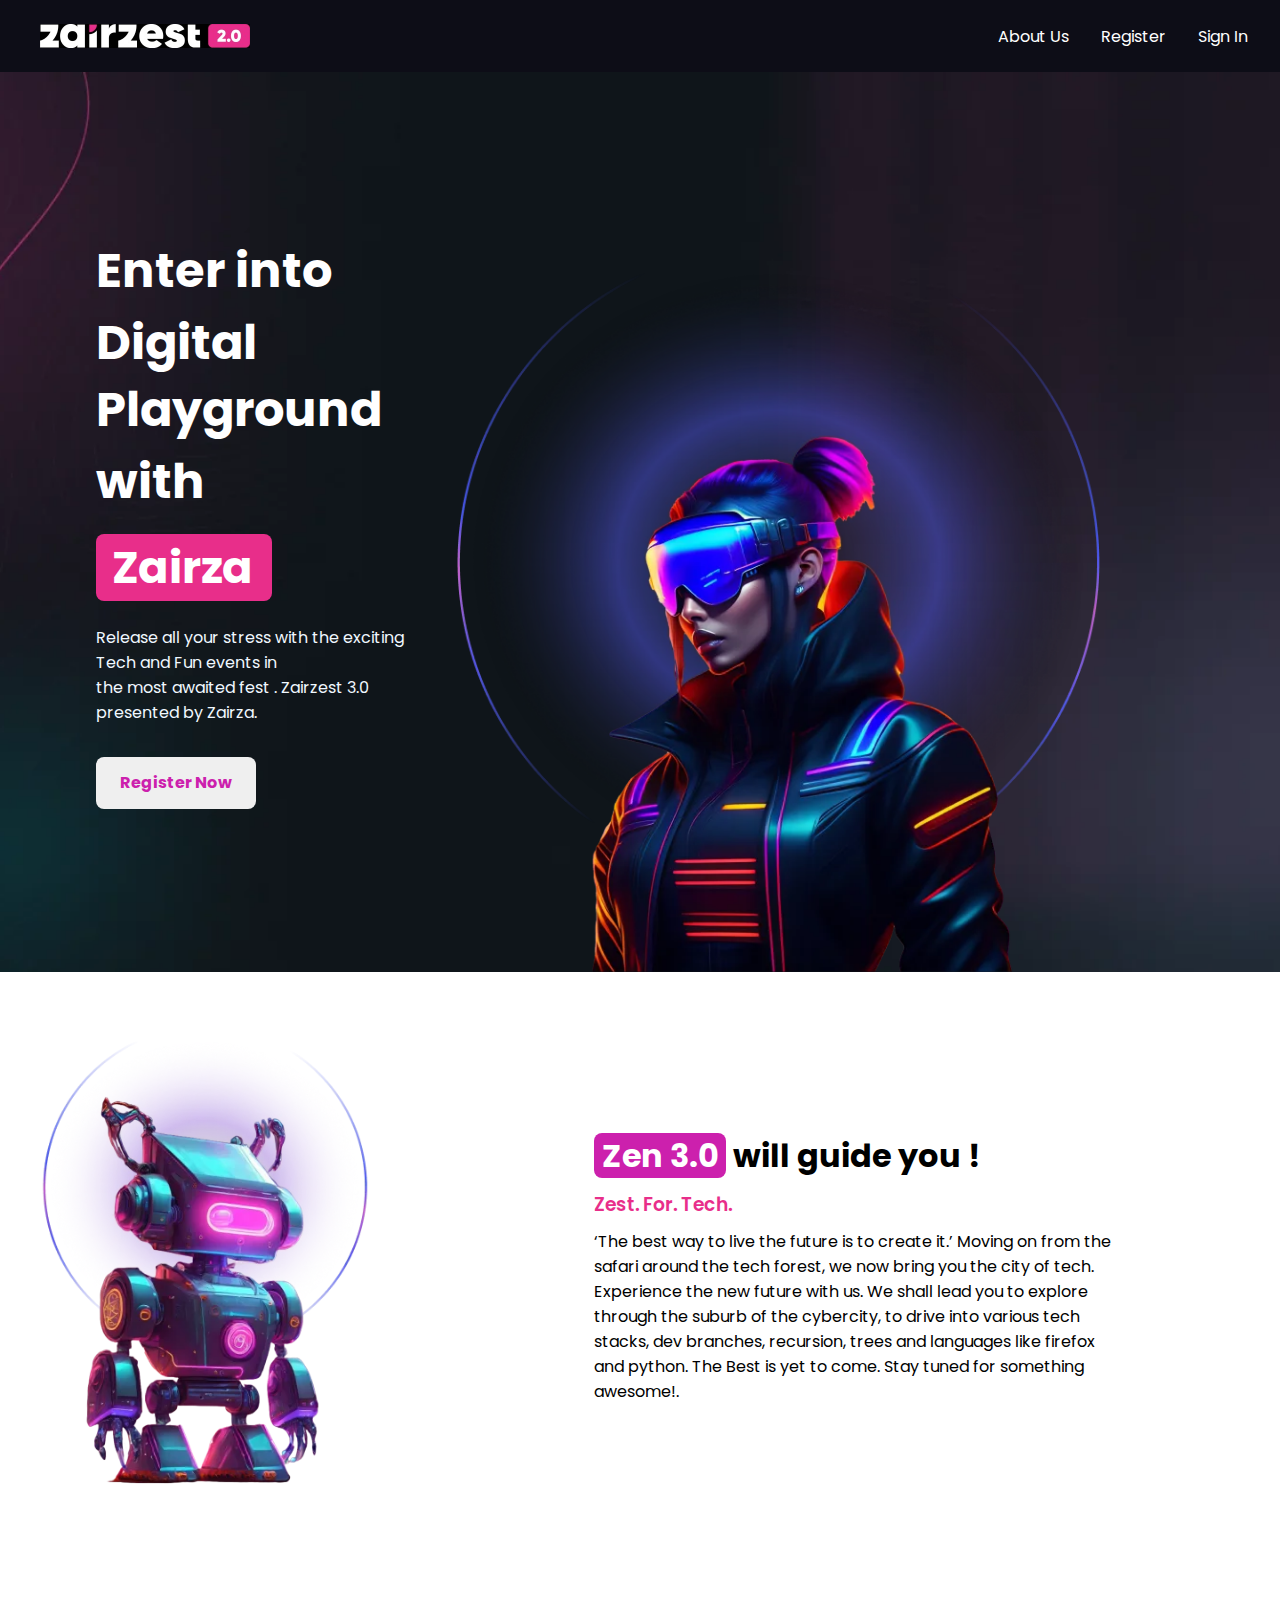
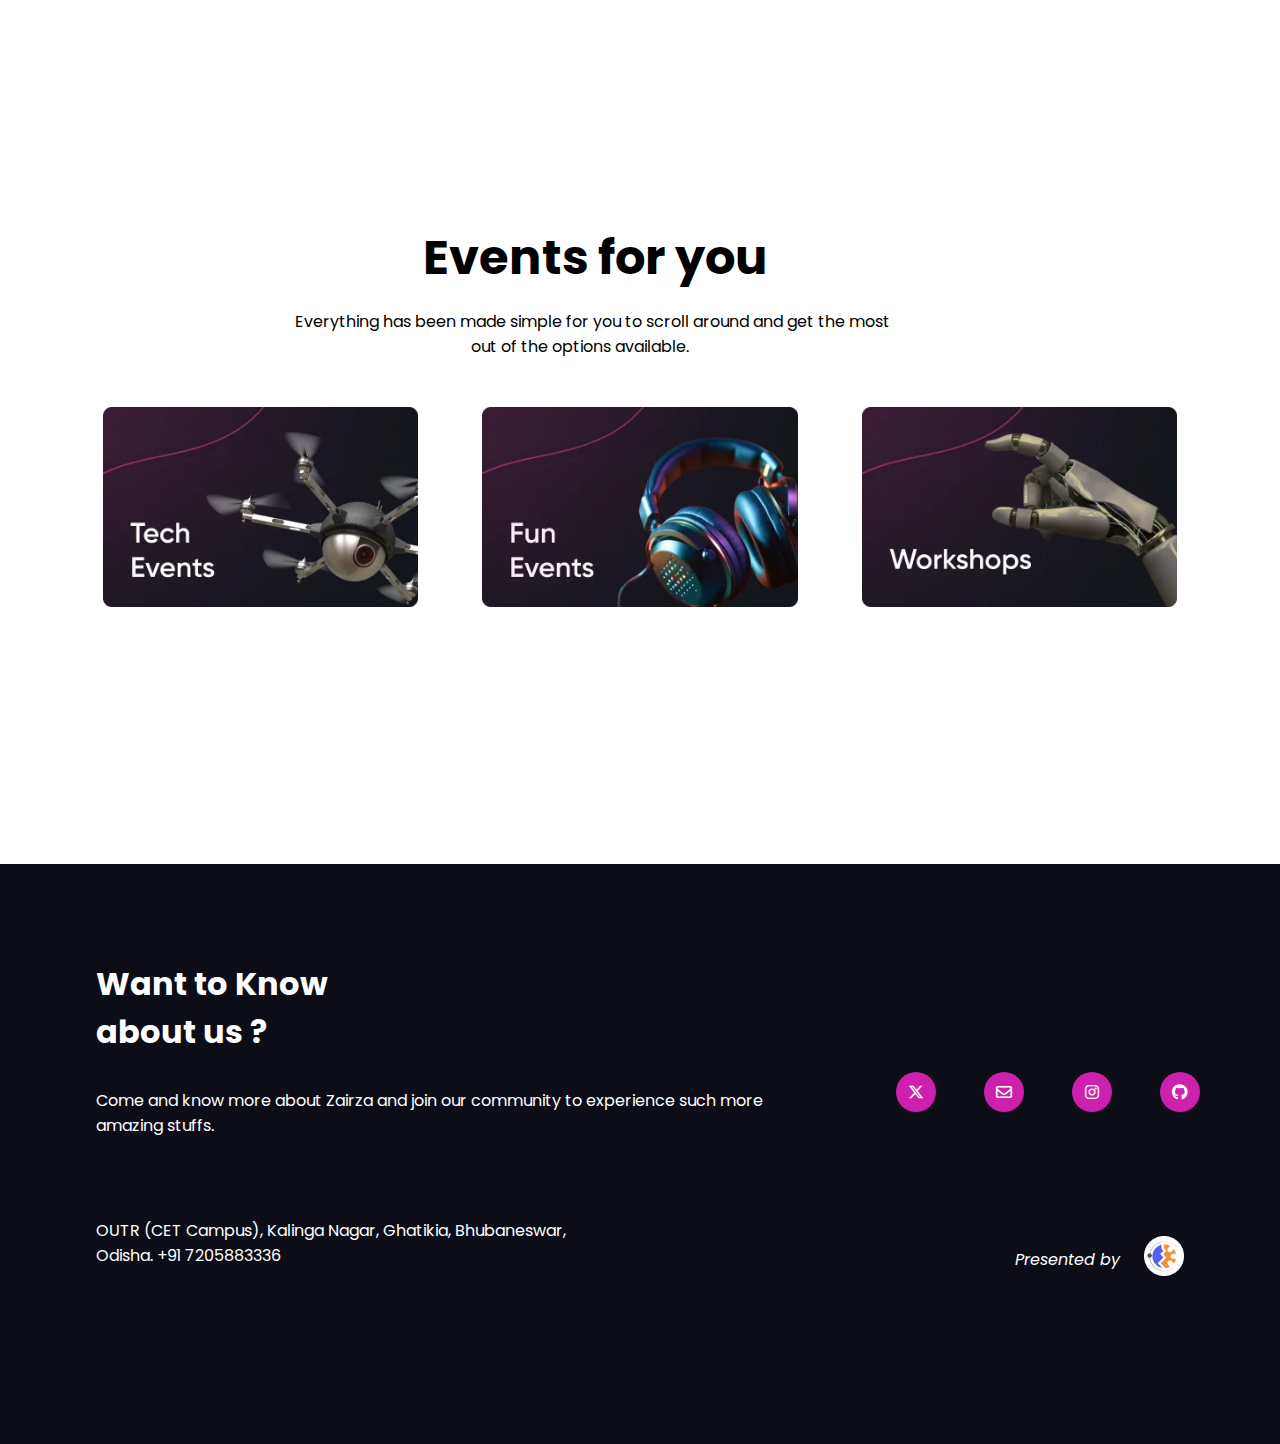
==== index.html @ 28b6f664 "Initial Comment" ====
<!DOCTYPE html>
<html lang="en">
  <head>
    <meta charset="UTF-8" />
    <meta name="viewport" content="width=device-width, initial-scale=1.0" />
    <title>Zairzest</title>
    <link rel="stylesheet" href="styles.css" />
    <link rel="stylesheet" href="https://cdnjs.cloudflare.com/ajax/libs/font-awesome/6.6.0/css/all.min.css">
  </head>
  <body>
    <header>
      <nav class="navbar">
        <div class="logo">
          <img class="logo-img" src="zairzest2.jpg" alt="zairzest" />
        </div>
        <div>
          <ul class="list">
            <li><a class="auth" href="#">About Us</a></li>
            <li><a class="auth" href="#">Register</a></li>
            <li><a class="auth" href="#">Sign In</a></li>
          </ul>
        </div>
      </nav>
    </header>
    <div class="hero">
      <div class="top">
        <div class="left">
          <div class="content">
            <h1 class.="heading1" style="font-size: 3rem">
              Enter into Digital
            </h1>
            <h1 class="heading2" style="margin-top: -5px">Playground with</h1>
            <h1 class="zairza">Zairza</h1>
            <p class="para1">
              Release all your stress with the exciting Tech and Fun events in
            </p>
            <p class="para1 para2">
              the most awaited fest . Zairzest 3.0 presented by Zairza.
            </p>
            <a href="/register"><button class="btn-rn">Register Now</button></a>
          </div>
        </div>
        <div class="right">
          <img
            class="right-img"
            src="top-img.f403a918a2bf6843efee.webp"
            alt=""
            height="750"
          />
        </div>
      </div>
      <div class="mid">
        <div class="img-left">
          <img
            class="robot"
            src="zen.26f5370c073e0056ed0a.webp"
            alt=""
            height="500"
          />
        </div>
        <div class="mid-right">
          <h1 style="margin-bottom: 10px">
            <span class="zen">Zen 3.0</span> will guide you !
          </h1>
          <h3
            style="
              color: rgb(232, 46, 138);
              font-weight: 600;
              margin-bottom: 10px;
            "
          >
            Zest. For. Tech.
          </h3>
          <p>
            ‘The best way to live the future is to create it.’ Moving on from
            the safari around the tech forest, we now bring you the city of
            tech. Experience the new future with us. We shall lead you to
            explore through the suburb of the cybercity, to drive into various
            tech stacks, dev branches, recursion, trees and languages like
            firefox and python. The Best is yet to come. Stay tuned for
            something awesome!.
          </p>
        </div>
      </div>
      <div class="events">
        <div>
          <h1 class="head" style="margin-bottom: 15px">Events for you</h1>
          <p class="para3">
            Everything has been made simple for you to scroll around and get the
            most
          </p>
          <p class="para3 para4">out of the options available.</p>
          <div class="img-bottom">
            <img
              class="bottom"
              src="tech-events.94d1862f1883755dbf4e.webp"
              alt=""
              height="200"
            /><img
              class="bottom"
              src="fun-events.2a2c27ed3f834a99ee8d.webp"
              alt=""
              height="200"
            /><img
              class="bottom"
              src="workshops.79917d045b2758aee082.webp"
              alt=""
              height="200"
            />
          </div>
        </div>
      </div>
      <div class="footer">
        <div class="top-footer">
          <h1 class="wfoot">Want to Know<br>
             about us ?</h1>
        </div>
        <div class="midfooter">
          <div class="midfoottext">
            <p>
              Come and know more about Zairza and join our community to
              experience such more amazing stuffs.
            </p>
          </div>
          <div class="midicon">
            <div class="midfooticons">
                <i class="fa-brands fa-x-twitter"></i>
            </div>
            <div class="midfooticons">
                <i class="fa-regular fa-envelope"></i>
            </div>
            <div class="midfooticons">
                <i class="fa-brands fa-instagram"></i>
            </div>
            <div class="midfooticons">
                <i class="fa-brands fa-github"></i>
            </div>
          </div>
        </div>
        <div class="bottom-footer">
          <div class="bottomfoot-text">
            <p>
              OUTR (CET Campus), Kalinga Nagar, Ghatikia, Bhubaneswar, <br>Odisha.
              +91 7205883336
            </p>
          </div>
          <div class="bottomfooticon">
            <i class="bottomfooticons">Presented by</i>
            <div class="bottomfooticons">
              <img
                src="zairza-logo.2c796156fb4b413fba47.webp"
                alt=""
              />
            </div>
          </div>
        </div>
      </div>
    </div>
  </body>
</html>
---- styles.css ----
@import url('https://fonts.googleapis.com/css2?family=Poppins:ital,wght@0,100;0,200;0,300;0,400;0,500;0,600;0,700;0,800;0,900;1,100;1,200;1,300;1,400;1,500;1,600;1,700;1,800;1,900&display=swap');
*{
    margin: 0;
    padding: 0;
    font-family: "Poppins", sans-serif;
}

.navbar{
    background-color: rgb(13, 13, 23);
    display: flex;
    justify-content: space-between;
    align-items: center;
}
.logo{
    height: 4.5rem;
    display: flex;
    align-items: center;
}
.logo-img{
    height: 1.5rem;
    width: auto;
    margin: 1rem;
    margin-left: 2.5rem;
    padding: auto;
}
.list{
    display: flex;
    list-style: none;
    justify-content: space-between;
    align-items: center;
}
li{
    margin-right: 2rem;
}
a{
    text-decoration: none;
    color: white;
    
}
.hero{
    background-image: url(bg.dd66f10accaaca6f8c9e.webp);
    height: 100vh;
    background-size: cover;
    background-position: center;
}
.top {
    display: flex;
    height: 100vh;
    justify-content: space-between;
}
.top .left {
    align-items: center;
    display: flex;
    margin-left: 6rem;
}
.top .left .content {
    color: #fff;
  }

.heading1 , .heading2{
    font-size: 3rem;
}
  .top .left .content .left {
    font-family: Gilroy-bold;
    
  }
  .top .left .content .zairza {
    background-color: #e82e8a;
    border-radius: 0.5rem;
    font-size: 2.8rem;
    margin-top: 1rem;
    padding-left: 1rem;
    width: 10rem;
  }
  .top .left .content .para1 {
    color: #f0f8ff;
    margin-top: 1.5rem;
  }
  .top .left .content .para2 {
    margin-top: 0rem;
  }
  .top .left .content .btn-rn {
    border: none;
    border-radius: 0.5rem;
    color: #cc20ad;
    cursor: pointer;
    font-size: 1rem;
    font-weight: 700;
    height: 3.3rem;
    margin-top: 2rem;
    width: 10rem;
  }
  .top .left .content .btn-rn:hover {
    opacity: 0.7;
  }
  .top .right {
    align-items: end;
    display: flex;
    margin-right: 10rem;
  }
.img-left{
    width: auto;
}
.mid{
    height: auto;
    display: flex;
    justify-content: space-between;
    align-items: center;

}
.auth:hover{
    color: #cc20ad;
}
.mid-right{
    padding: 10rem;
}
.zen{
    color: #ffffff;
    background-color: #cc20ad;
    border-radius: 0.5rem;
    padding:0 0.5rem 0 0.5rem;
}

.events{
    display: flex;
    justify-content: center;
    align-items: center;
    height: 100vh;
}
.head{
    margin-left :20rem;
    font-size:3rem;
}
.para3{
    margin-left :12rem;
    font-size:1rem;
}
.para4{
    margin-left:23rem;
    margin-bottom: 3rem;
}
.img-bottom{
    display: flex;
    justify-content: space-between;
    gap:4rem;
}
.bottom:hover{
    transform:scale(1.1);
    transition: transform 0.3s ease;
}
.footer{
    background:rgb(13, 13, 23);
    color: white;
    height: auto;
    padding: 5rem;
}
.wfoot{
    font-size: 2rem;
    padding: 1rem;
}
.midfoottext{
    /* padding: 1rem; */
    margin-right: 4rem;
    padding: 1rem;
}
.midfooter{
    display: flex;
    justify-content: space-between;
}
.midicon{
    display: flex;
    justify-content: space-between;
    gap: 3rem;
}
.midfooticons{
    background-color: #cc20ad;
    border-radius: 50%;
    height: 2.5rem;
    width: 2.5rem;
    align-items: center;
    display: flex;
    justify-content: center;
}
.bottomfoot-text{
    margin: 3rem 0 5rem 0;
}
.bottom-footer {
    align-items: center;
    display: flex;
    justify-content: space-between;
    padding: 1rem;
    margin: 0;
}
.bottomfooticon{
    display: flex;
    gap: 1.5rem;
    justify-content: center;
    align-items: center;
}
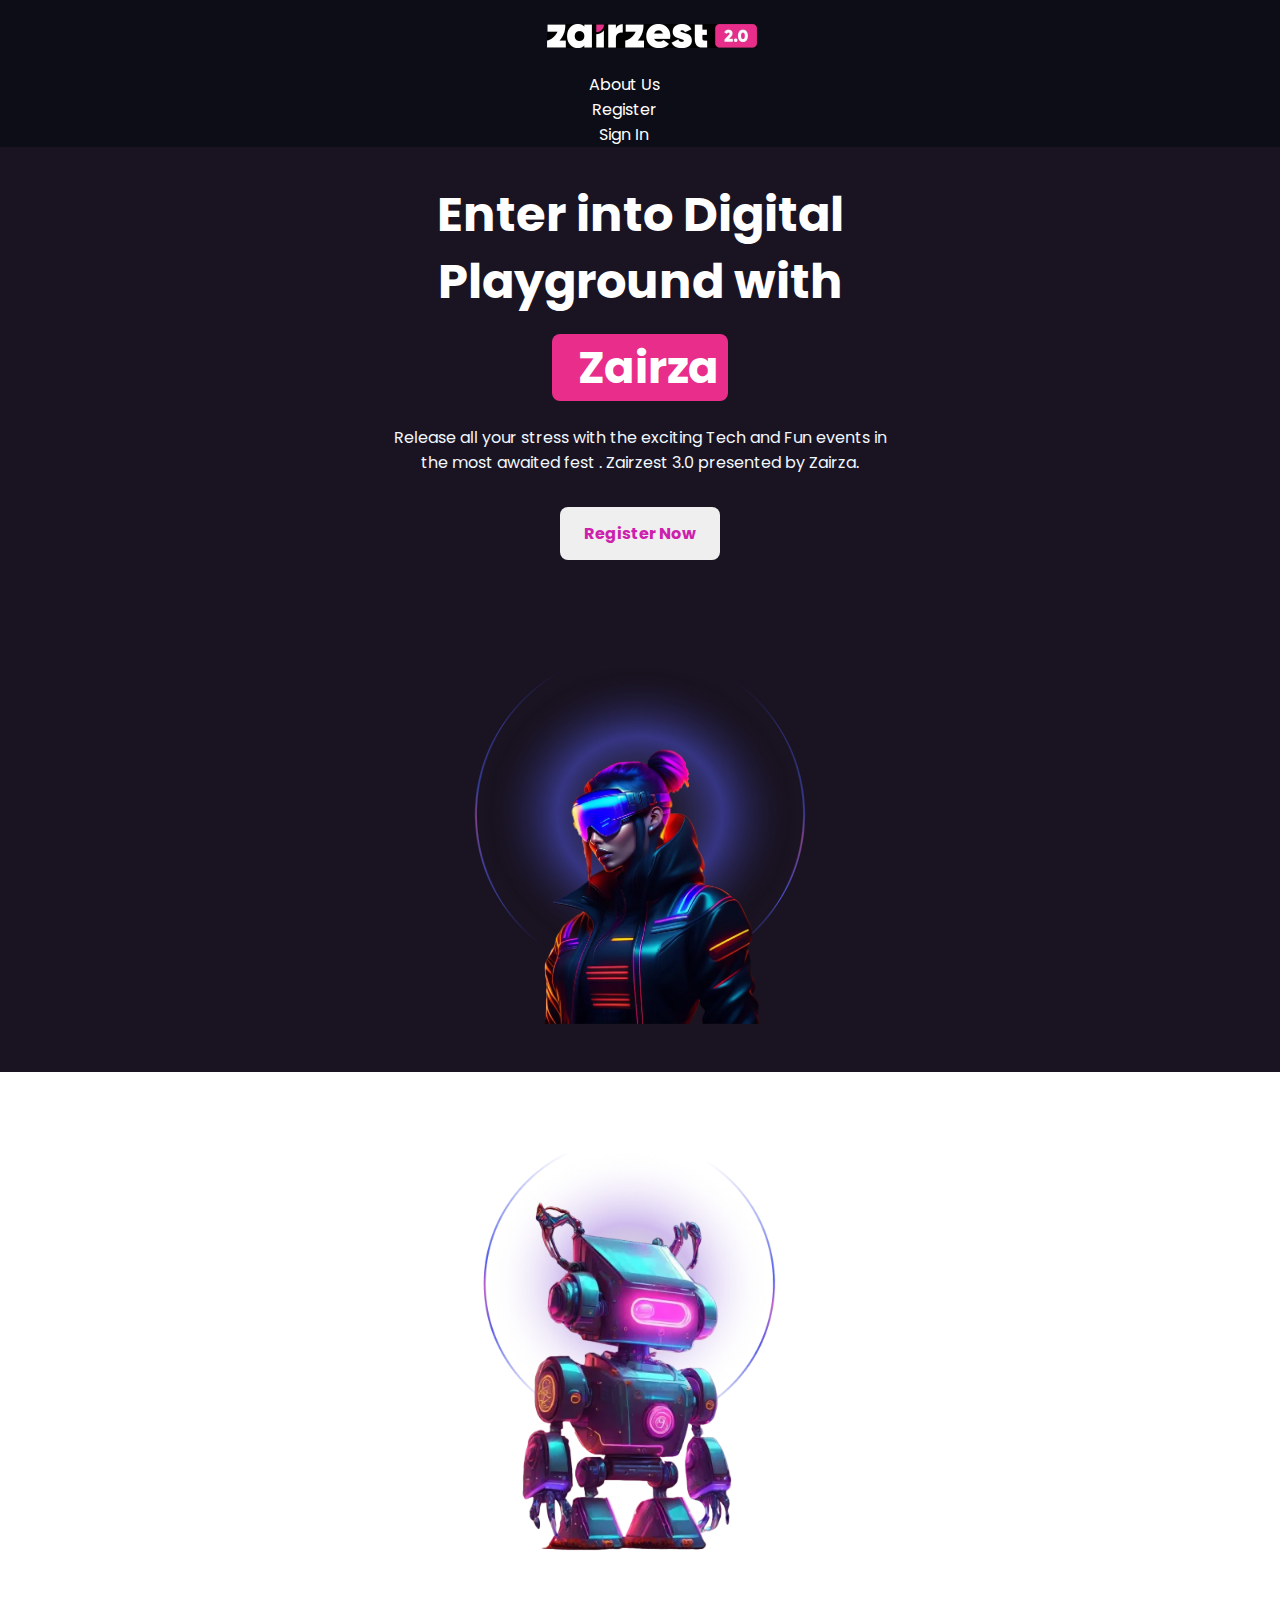
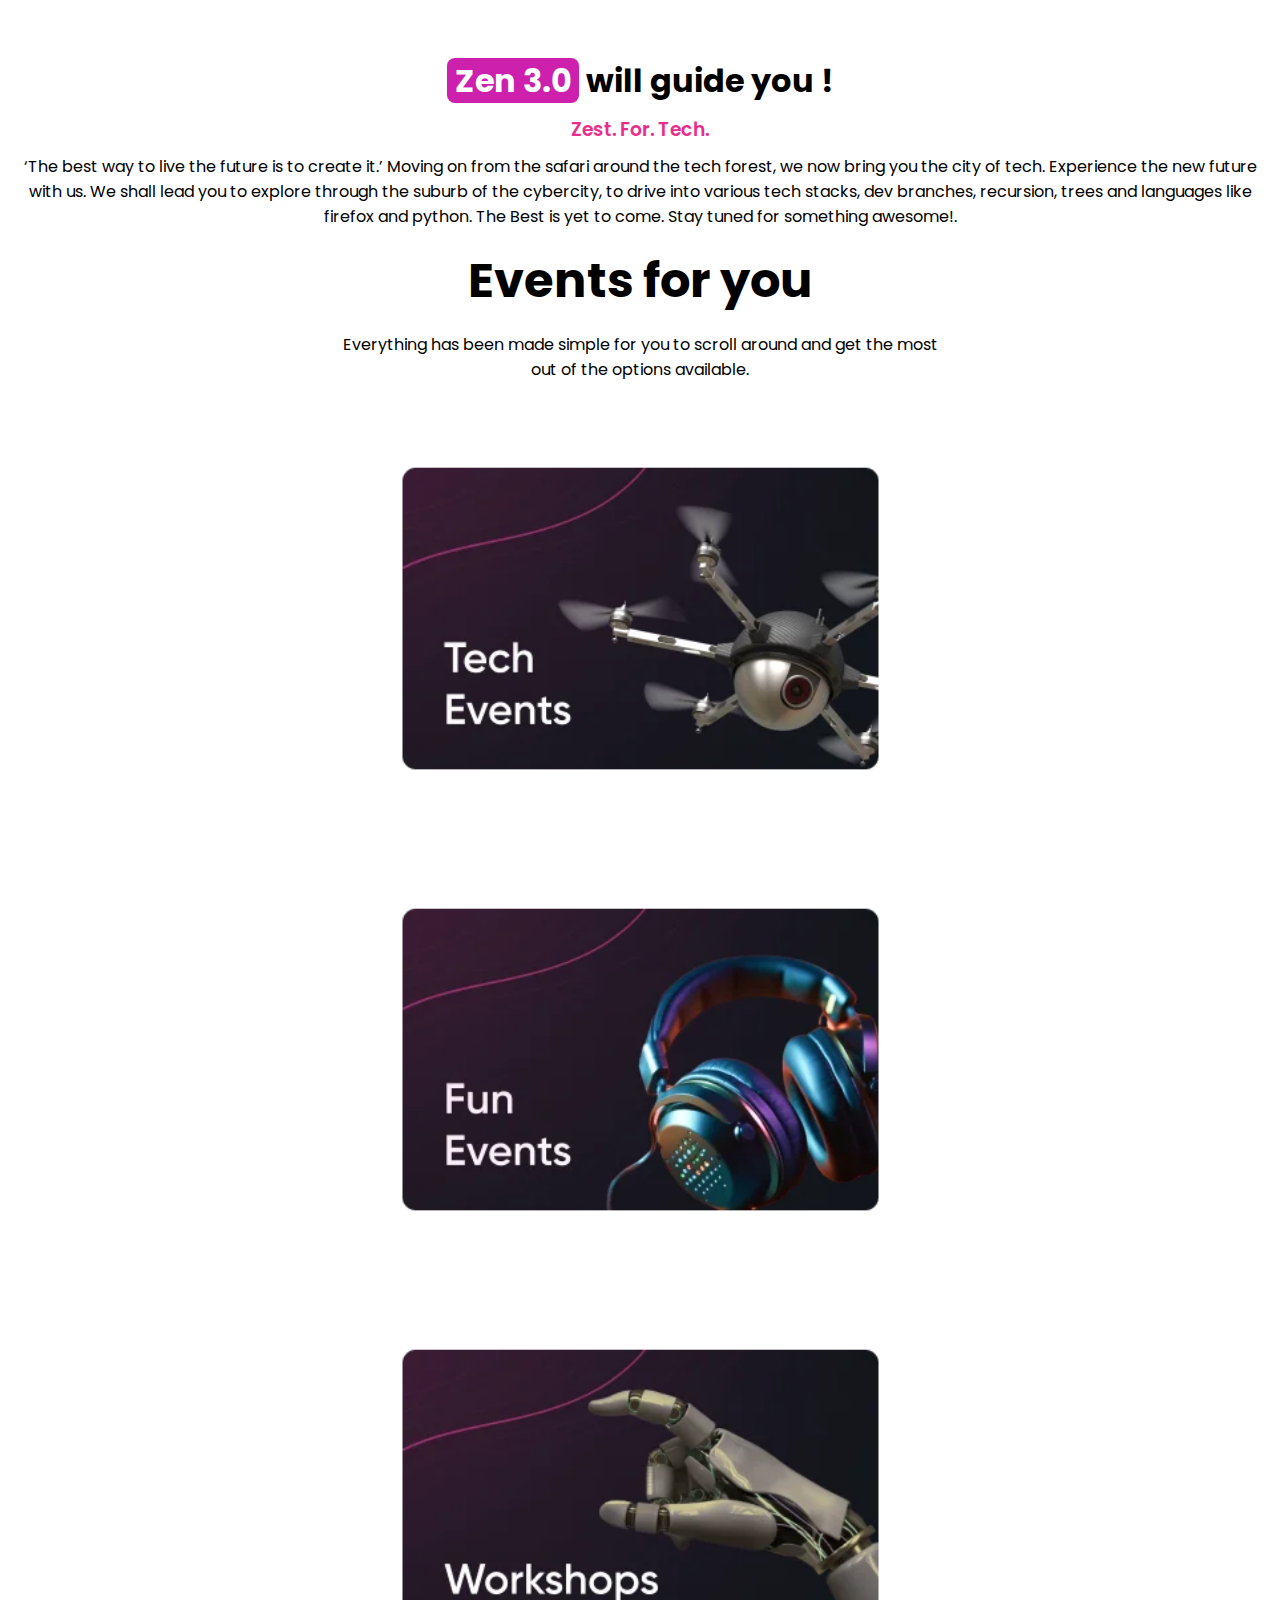
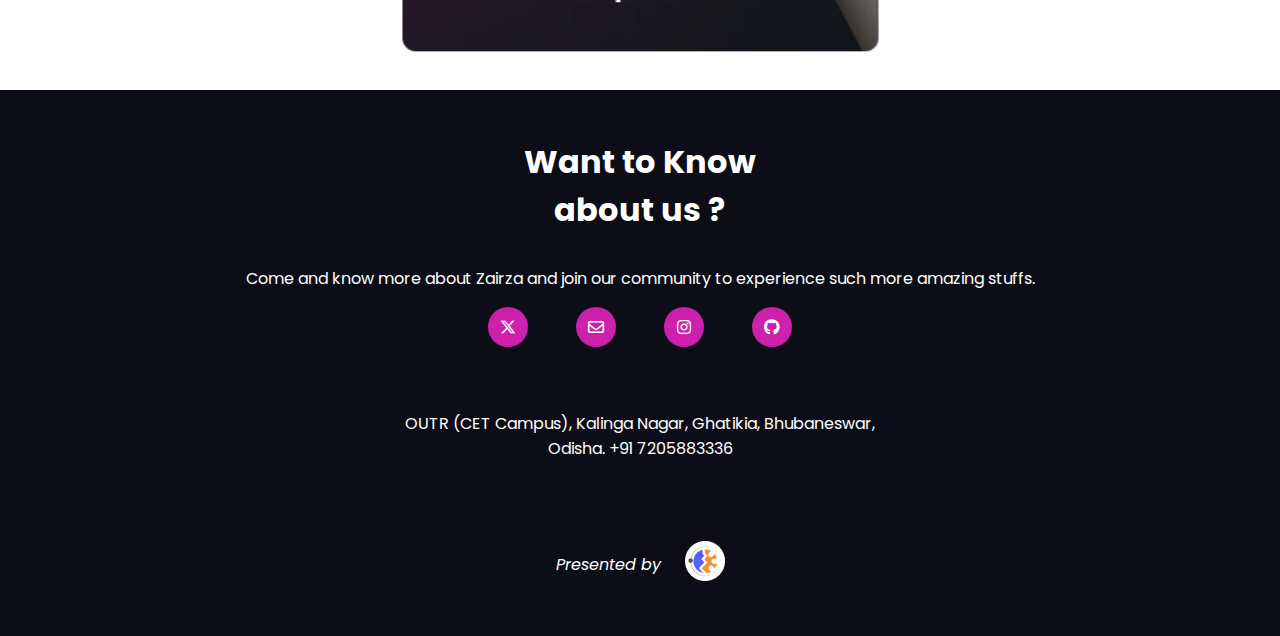
==== commit 2b737577: "Responsiveness Added" ====
--- a/index.html
+++ b/index.html
@@ -37,7 +37,7 @@
             <p class="para1 para2">
               the most awaited fest . Zairzest 3.0 presented by Zairza.
             </p>
-            <a href="/register"><button class="btn-rn">Register Now</button></a>
+            <a class="register" href="/register"><button class="btn-rn">Register Now</button></a>
           </div>
         </div>
         <div class="right">
@@ -45,7 +45,7 @@
             class="right-img"
             src="top-img.f403a918a2bf6843efee.webp"
             alt=""
-            height="750"
+            
           />
         </div>
       </div>
@@ -55,7 +55,7 @@
             class="robot"
             src="zen.26f5370c073e0056ed0a.webp"
             alt=""
-            height="500"
+            
           />
         </div>
         <div class="mid-right">
@@ -95,17 +95,17 @@
               class="bottom"
               src="tech-events.94d1862f1883755dbf4e.webp"
               alt=""
-              height="200"
+              
             /><img
               class="bottom"
               src="fun-events.2a2c27ed3f834a99ee8d.webp"
               alt=""
-              height="200"
+              
             /><img
               class="bottom"
               src="workshops.79917d045b2758aee082.webp"
               alt=""
-              height="200"
+              
             />
           </div>
         </div>
--- a/styles.css
+++ b/styles.css
@@ -4,7 +4,6 @@
     padding: 0;
     font-family: "Poppins", sans-serif;
 }
-
 .navbar{
     background-color: rgb(13, 13, 23);
     display: flex;
@@ -51,54 +50,63 @@
 .top .left {
     align-items: center;
     display: flex;
-    margin-left: 6rem;
+    justify-content: center;
+    margin: auto;
 }
 .top .left .content {
     color: #fff;
-  }
+}
+.content{
+    display: flex;
+    flex-direction: column;
+    justify-content: center;
+}
 
 .heading1 , .heading2{
     font-size: 3rem;
 }
-  .top .left .content .left {
-    font-family: Gilroy-bold;
-    
-  }
-  .top .left .content .zairza {
-    background-color: #e82e8a;
-    border-radius: 0.5rem;
-    font-size: 2.8rem;
-    margin-top: 1rem;
-    padding-left: 1rem;
-    width: 10rem;
-  }
-  .top .left .content .para1 {
-    color: #f0f8ff;
-    margin-top: 1.5rem;
-  }
-  .top .left .content .para2 {
-    margin-top: 0rem;
-  }
-  .top .left .content .btn-rn {
-    border: none;
-    border-radius: 0.5rem;
-    color: #cc20ad;
-    cursor: pointer;
-    font-size: 1rem;
-    font-weight: 700;
-    height: 3.3rem;
-    margin-top: 2rem;
-    width: 10rem;
-  }
-  .top .left .content .btn-rn:hover {
-    opacity: 0.7;
-  }
-  .top .right {
-    align-items: end;
-    display: flex;
-    margin-right: 10rem;
-  }
-.img-left{
+.top .left .content .left {
+font-family: Gilroy-bold;
+
+}
+.top .left .content .zairza {
+background-color: #e82e8a;
+border-radius: 0.5rem;
+font-size: 2.8rem;
+margin-top: 1rem;
+padding-left: 1rem;
+width: 10rem;
+}
+.top .left .content .para1 {
+color: #f0f8ff;
+margin-top: 1.5rem;
+}
+.top .left .content .para2 {
+margin-top: 0rem;
+}
+.top .left .content .btn-rn {
+border: none;
+border-radius: 0.5rem;
+color: #cc20ad;
+cursor: pointer;
+font-size: 1rem;
+font-weight: 700;
+height: 3.3rem;
+margin-top: 2rem;
+width: 10rem;
+}
+.top .left .content .btn-rn:hover {
+opacity: 0.7;
+}
+.top .right {
+
+display: flex;
+justify-content: center;
+align-items: center;
+}
+
+.right-img{
+    height:45rem;
     width: auto;
 }
 .mid{
@@ -128,24 +136,37 @@
     height: 100vh;
 }
 .head{
-    margin-left :20rem;
+    display: flex;
+    justify-content: center;
+    align-items: center;
     font-size:3rem;
 }
 .para3{
-    margin-left :12rem;
+    display: flex;
+    justify-content: center;
+    align-items: center;
     font-size:1rem;
 }
 .para4{
-    margin-left:23rem;
+    display: flex;
+    justify-content: center;
+    align-items: center;
     margin-bottom: 3rem;
 }
 .img-bottom{
     display: flex;
     justify-content: space-between;
     gap:4rem;
-}
+    /* height: 24rem; */
+    width: auto;
+}
+.bottom{
+    transition: all 0.3s ease;
+    height: auto;
+}
+
 .bottom:hover{
-    transform:scale(1.1);
+    transform:scale(0.9);
     transition: transform 0.3s ease;
 }
 .footer{
@@ -196,4 +217,157 @@
     gap: 1.5rem;
     justify-content: center;
     align-items: center;
+}
+@media (max-width:1280px) {
+    nav{
+        display: flex;
+        flex-direction: column;
+    }
+    .list{
+        display: flex;
+        flex-direction: column;
+    }
+    .top{
+        display: flex;
+        flex-direction: column;
+        background: #1a1321;
+        height: auto;
+    }
+    .left{
+        display: flex;
+        flex-direction: column;
+        justify-content: center;
+    }
+    .mid{
+        display: flex;
+        flex-direction: column;
+        height: auto;
+    }
+    .events{
+        display: flex;
+        flex-direction: column;
+        height: auto;
+    }
+    .img-bottom{
+        display: flex;
+        flex-direction: column;
+        height: auto;
+    }
+    
+    
+    .para3{
+        display: flex;
+        flex-direction: column;
+        justify-content: center;
+        align-items: center;
+        text-align: center;
+    }
+    .para4{
+        display: flex;
+        flex-direction: column;
+    }
+    .bottom{
+        height: auto;
+        transform: scale(0.8)
+        
+    }
+    .right{
+        display: flex;
+        flex-direction: column;
+        align-items: center;
+        justify-content: center ;
+        transform: scale(0.8);
+    }
+    .right-img{
+
+        width:auto;
+        height: 30rem;
+    }
+    .mid-right{
+        padding:1rem;
+    }
+    .footer{
+        padding: 2rem;
+        display: flex;
+        flex-direction: column;
+
+    }
+    .top-footer{
+        display: flex;
+        flex-direction: column;
+        justify-content: center;
+        align-items: center;
+    }
+    .midfooter{
+        display: flex;
+        flex-direction: column;
+        justify-content: center;
+        align-items: center;
+    }
+    p{
+        display: flex;
+        flex-direction: column;
+        justify-content: center;
+        align-items: center;
+    }
+    .midfoottext{
+        display: flex;
+        flex-direction: column;
+        justify-content: center;
+        align-items: center;
+        text-align: center;
+        margin:auto
+    }
+    .bottom-footer{
+        display: flex;
+        flex-direction: column;
+        justify-content: center;
+        align-items: center;
+        text-align: center;
+    }
+    .content{
+        display: flex;
+        justify-content: center ;
+        align-items: center;
+        text-align: center;
+        padding: 2rem;
+    }
+    .register{
+        display: flex;
+        justify-content: center;
+    }
+    .mid-right{
+        display: flex;
+        flex-direction: column;
+        justify-content: center;
+        align-items: center;
+        text-align: center;
+    }
+    .top-footer{
+        text-align: center;
+    }
+    .img-left{
+        width: auto;
+        transform: scale(0.8);
+    }
+
+    
+
+}
+@media (max-width:1300px) {
+    .img-bottom
+    {
+        display: flex;
+        flex-direction: column;
+       
+    }
+    .events{
+        height: auto;
+    }
+}
+   
+
+    
+     
+
 }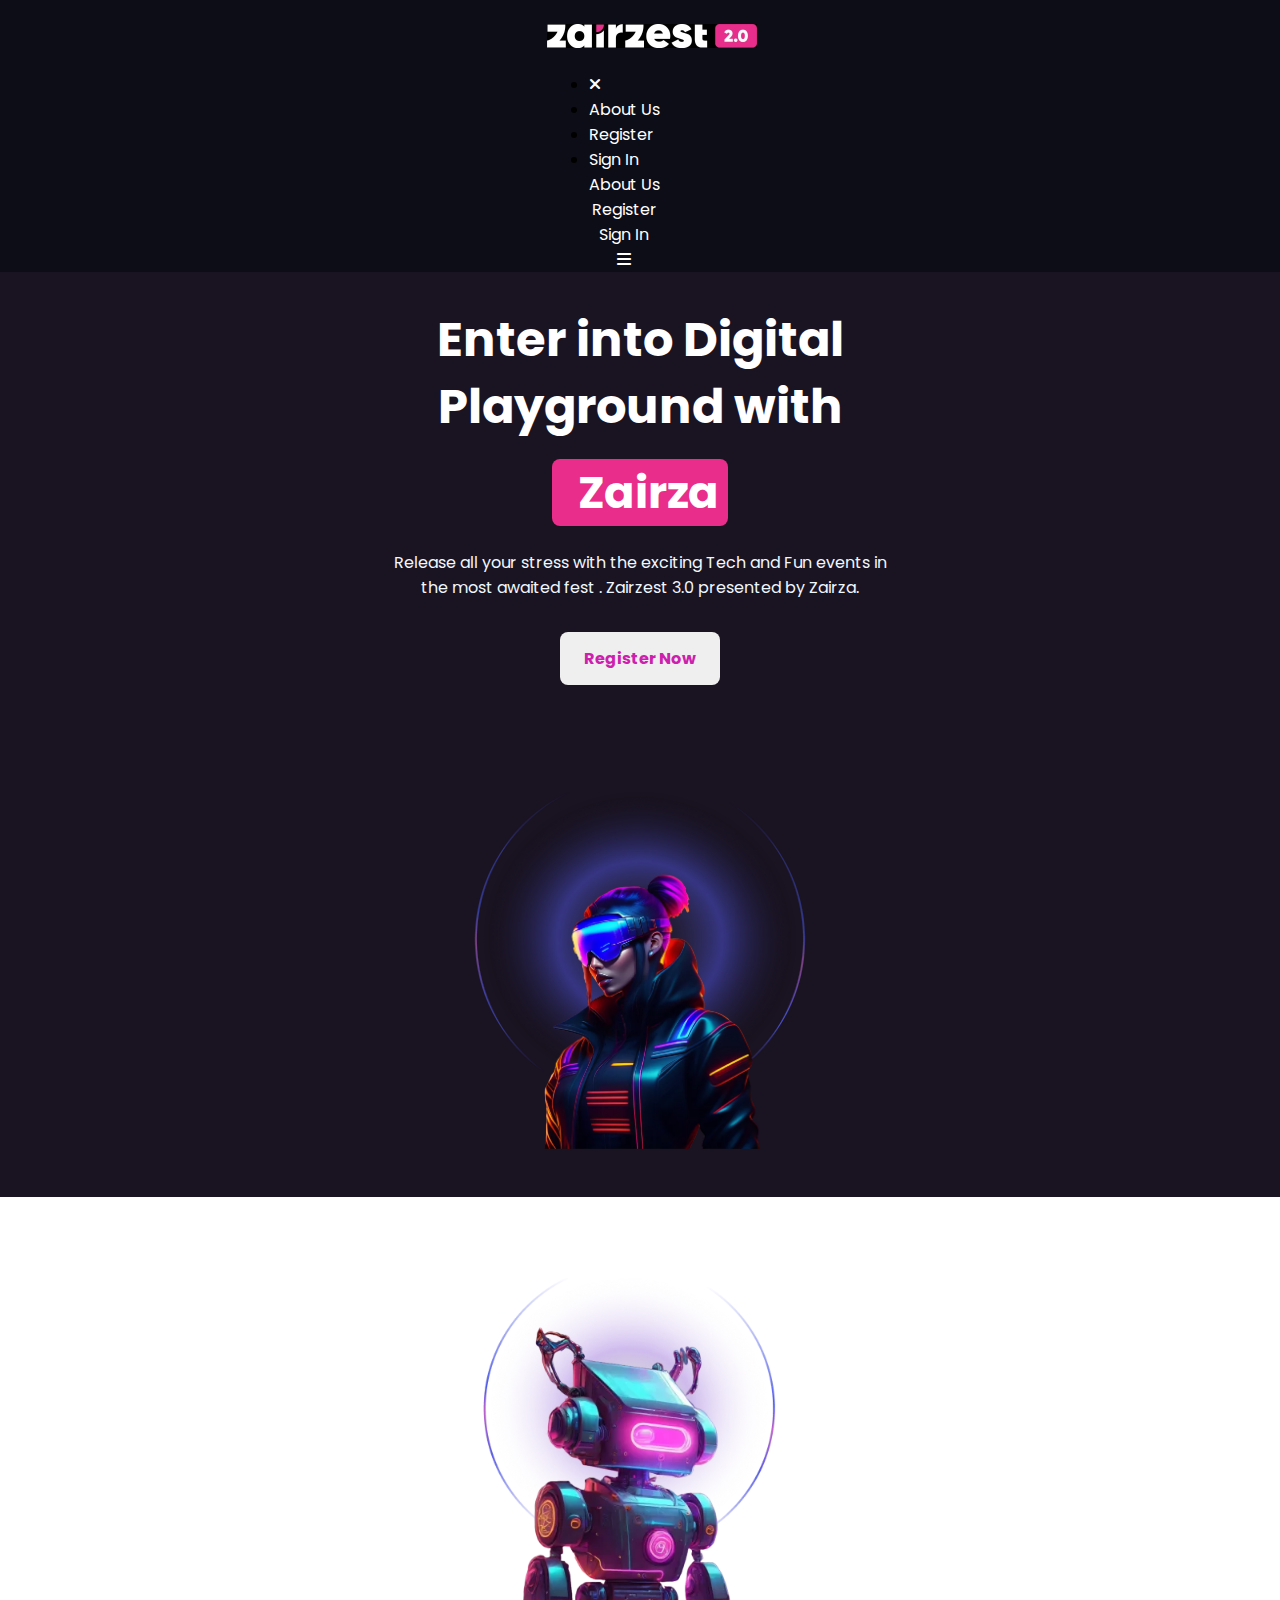
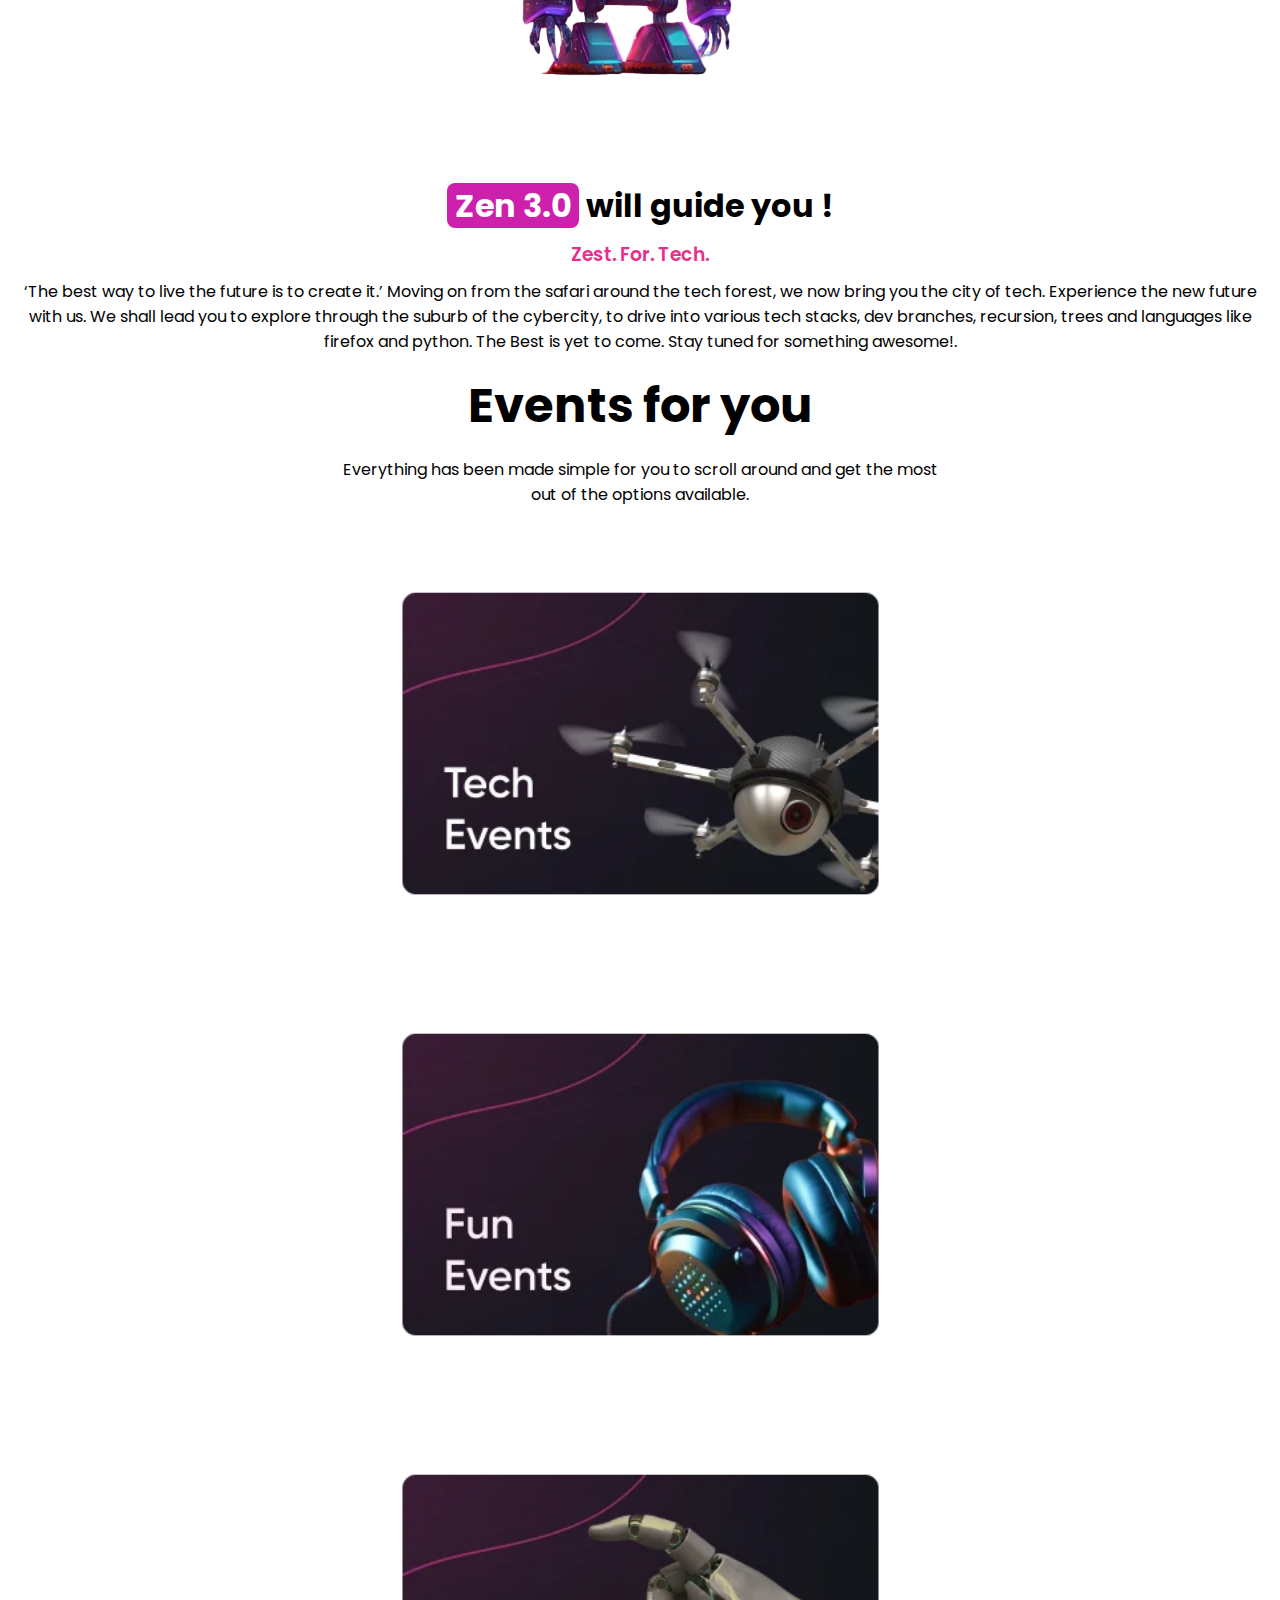
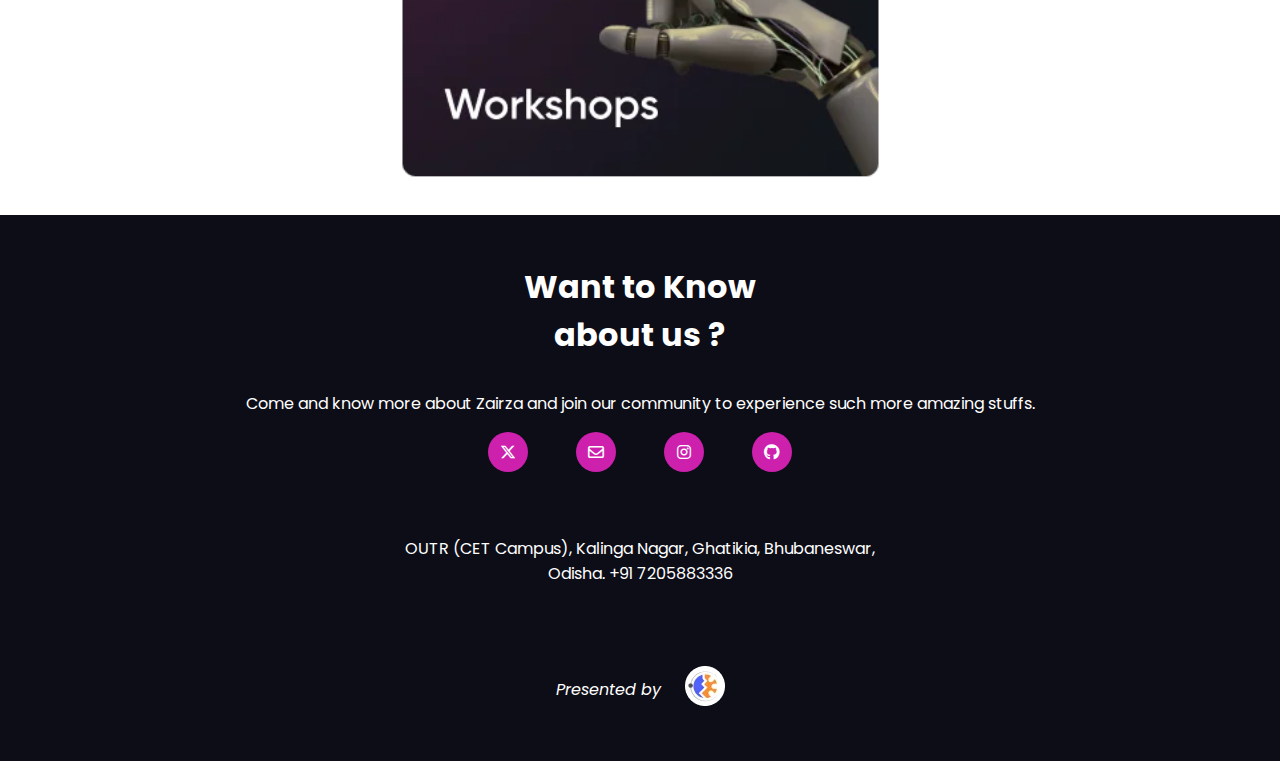
==== commit 24837e65: "index.html" ====
--- a/index.html
+++ b/index.html
@@ -14,10 +14,19 @@
           <img class="logo-img" src="zairzest2.jpg" alt="zairzest" />
         </div>
         <div>
-          <ul class="list">
+          <ul class="sidelist">
+            <li class="cross" onclick=hideSidebar()><a href="#"><i class="fa-solid fa-xmark"></i></a></li>
             <li><a class="auth" href="#">About Us</a></li>
             <li><a class="auth" href="#">Register</a></li>
-            <li><a class="auth" href="#">Sign In</a></li>
+            <li><a class="auth" href="Login.html">Sign In</a></li>
+          </ul>
+        </div>
+        <div>
+          <ul class="list">
+            <li><a class="hideOnMobile" href="#">About Us</a></li>
+            <li><a class="hideOnMobile" href="#">Register</a></li>
+            <li><a class="hideOnMobile" href="Login.html">Sign In</a></li>
+            <li class="menu-button" onclick = ShowSidebar()><a href="#"><i class="fa-solid fa-bars"></i></a></li>
           </ul>
         </div>
       </nav>
@@ -156,5 +165,15 @@
         </div>
       </div>
     </div>
+    <script>
+      function ShowSidebar(){
+        const sidelist = document.querySelector('.sidelist')
+        sidelist.style.display = 'flex'
+      }
+      function hideSidebar(){
+        const sidelist = document.querySelector('.sidelist')
+        sidelist.style.display = 'none'
+        }
+    </script>
   </body>
 </html>
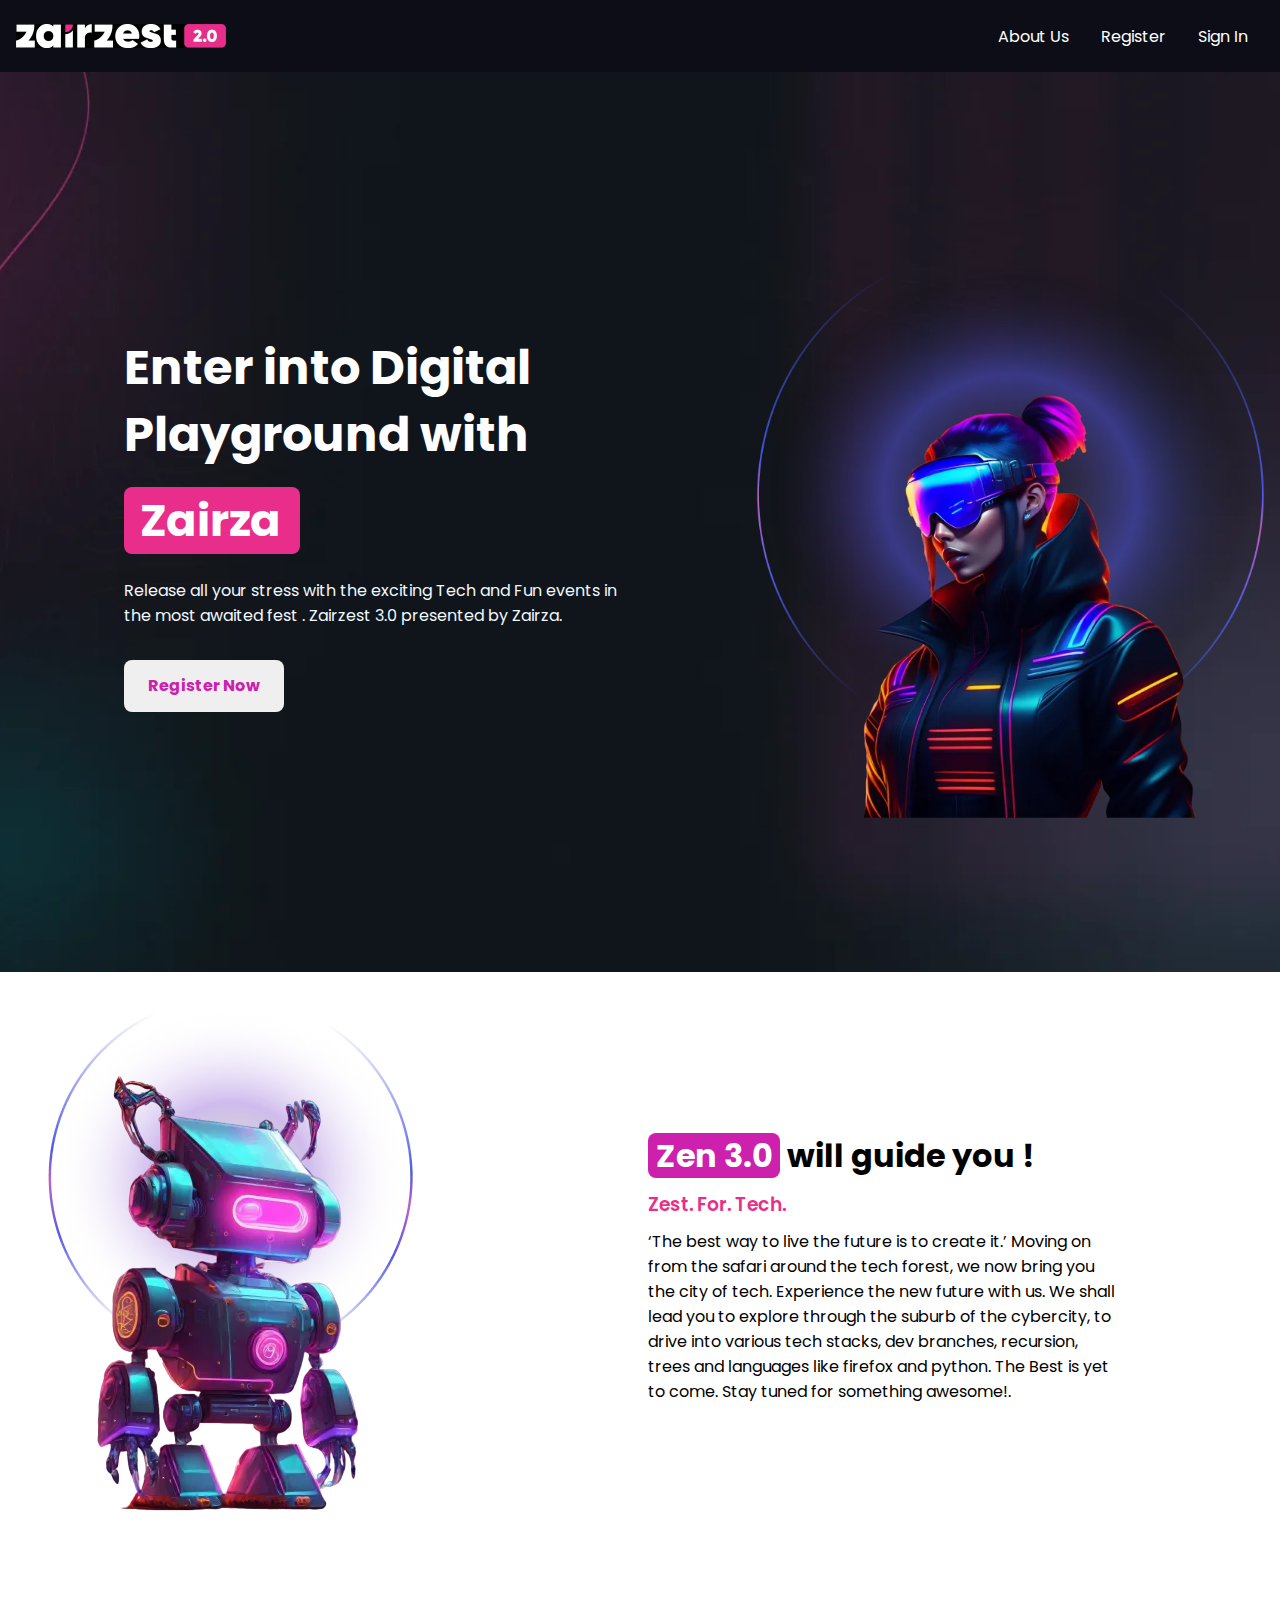
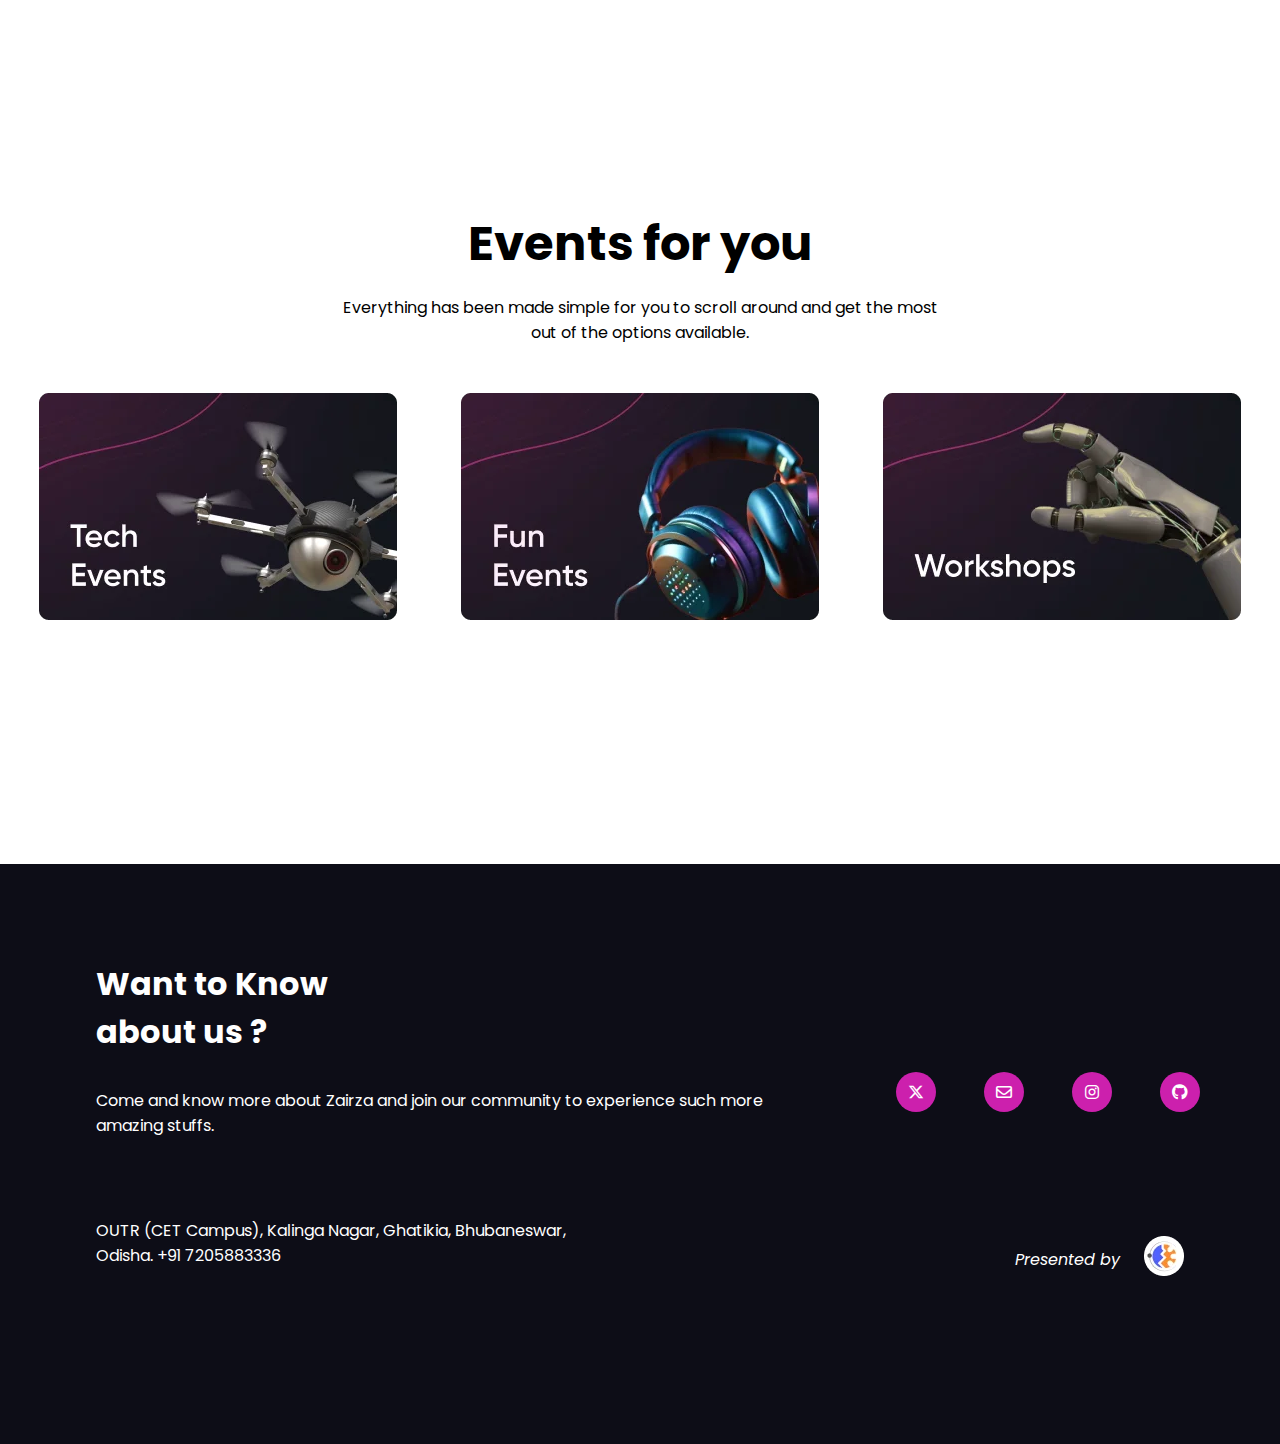
==== commit d5e82795: "Update index.html" ====
--- a/index.html
+++ b/index.html
@@ -17,7 +17,7 @@
           <ul class="sidelist">
             <li class="cross" onclick=hideSidebar()><a href="#"><i class="fa-solid fa-xmark"></i></a></li>
             <li><a class="auth" href="#">About Us</a></li>
-            <li><a class="auth" href="#">Register</a></li>
+            <li><a class="auth" href="register.html">Register</a></li>
             <li><a class="auth" href="Login.html">Sign In</a></li>
           </ul>
         </div>
--- a/styles.css
+++ b/styles.css
@@ -19,7 +19,7 @@
     height: 1.5rem;
     width: auto;
     margin: 1rem;
-    margin-left: 2.5rem;
+    /* margin-left: 2.5rem; */
     padding: auto;
 }
 .list{
@@ -27,6 +27,7 @@
     list-style: none;
     justify-content: space-between;
     align-items: center;
+    align-content: flex-start;
 }
 li{
     margin-right: 2rem;
@@ -35,6 +36,32 @@
     text-decoration: none;
     color: white;
     
+}
+.sidelist{
+    position:fixed;
+    top: 0;
+    right:0;
+    height:100vh;
+    width:250px;
+    z-index: 999;
+    background-color: rgb(13, 13, 23);
+    box-shadow: -10px 0 10px rgbs(0,0,0,0.1);
+    display: none;
+    flex-direction: column;
+    align-items: flex-start;
+    justify-content: center;
+    text-decoration: none;
+    list-style: none;
+    font-size: 2rem;
+    justify-content:flex-start;
+    row-gap: 2rem;
+}
+.auth{
+    margin-left: 2rem;
+}
+
+.menu-button{
+    display: none;
 }
 .hero{
     background-image: url(bg.dd66f10accaaca6f8c9e.webp);
@@ -106,7 +133,7 @@
 }
 
 .right-img{
-    height:45rem;
+    height:37rem;
     width: auto;
 }
 .mid{
@@ -117,6 +144,15 @@
 
 }
 .auth:hover{
+    color: #cc20ad;
+}
+.hideOnMobile:hover{
+    color: #cc20ad;
+}
+.menu-button:hover{
+    color: #cc20ad;
+}
+.list:hover{
     color: #cc20ad;
 }
 .mid-right{
@@ -218,7 +254,7 @@
     justify-content: center;
     align-items: center;
 }
-@media (max-width:1280px) {
+@media (max-width:800px) {
     nav{
         display: flex;
         flex-direction: column;
@@ -350,11 +386,26 @@
         width: auto;
         transform: scale(0.8);
     }
+    .hideOnMobile{
+        display: none;
+    }
+    .menu-button{
+        display: block;
+    }
+    .navbar{
+        display: flex;
+        justify-content: space-between;
+        align-items: center;
+        align-content: space-between;
+        flex-wrap: wrap;
+        flex-direction: row;
+    }
+
 
     
 
 }
-@media (max-width:1300px) {
+@media (max-width:800px) {
     .img-bottom
     {
         display: flex;
@@ -365,9 +416,18 @@
         height: auto;
     }
 }
+@media(max-width:400px){
+    .sidelist{
+        width:100%;
+        height: 100%;
+    }
+    .menu-button{
+        display: block;
+    }
+}
    
 
-    
-     
-
-}+   
+
+
+
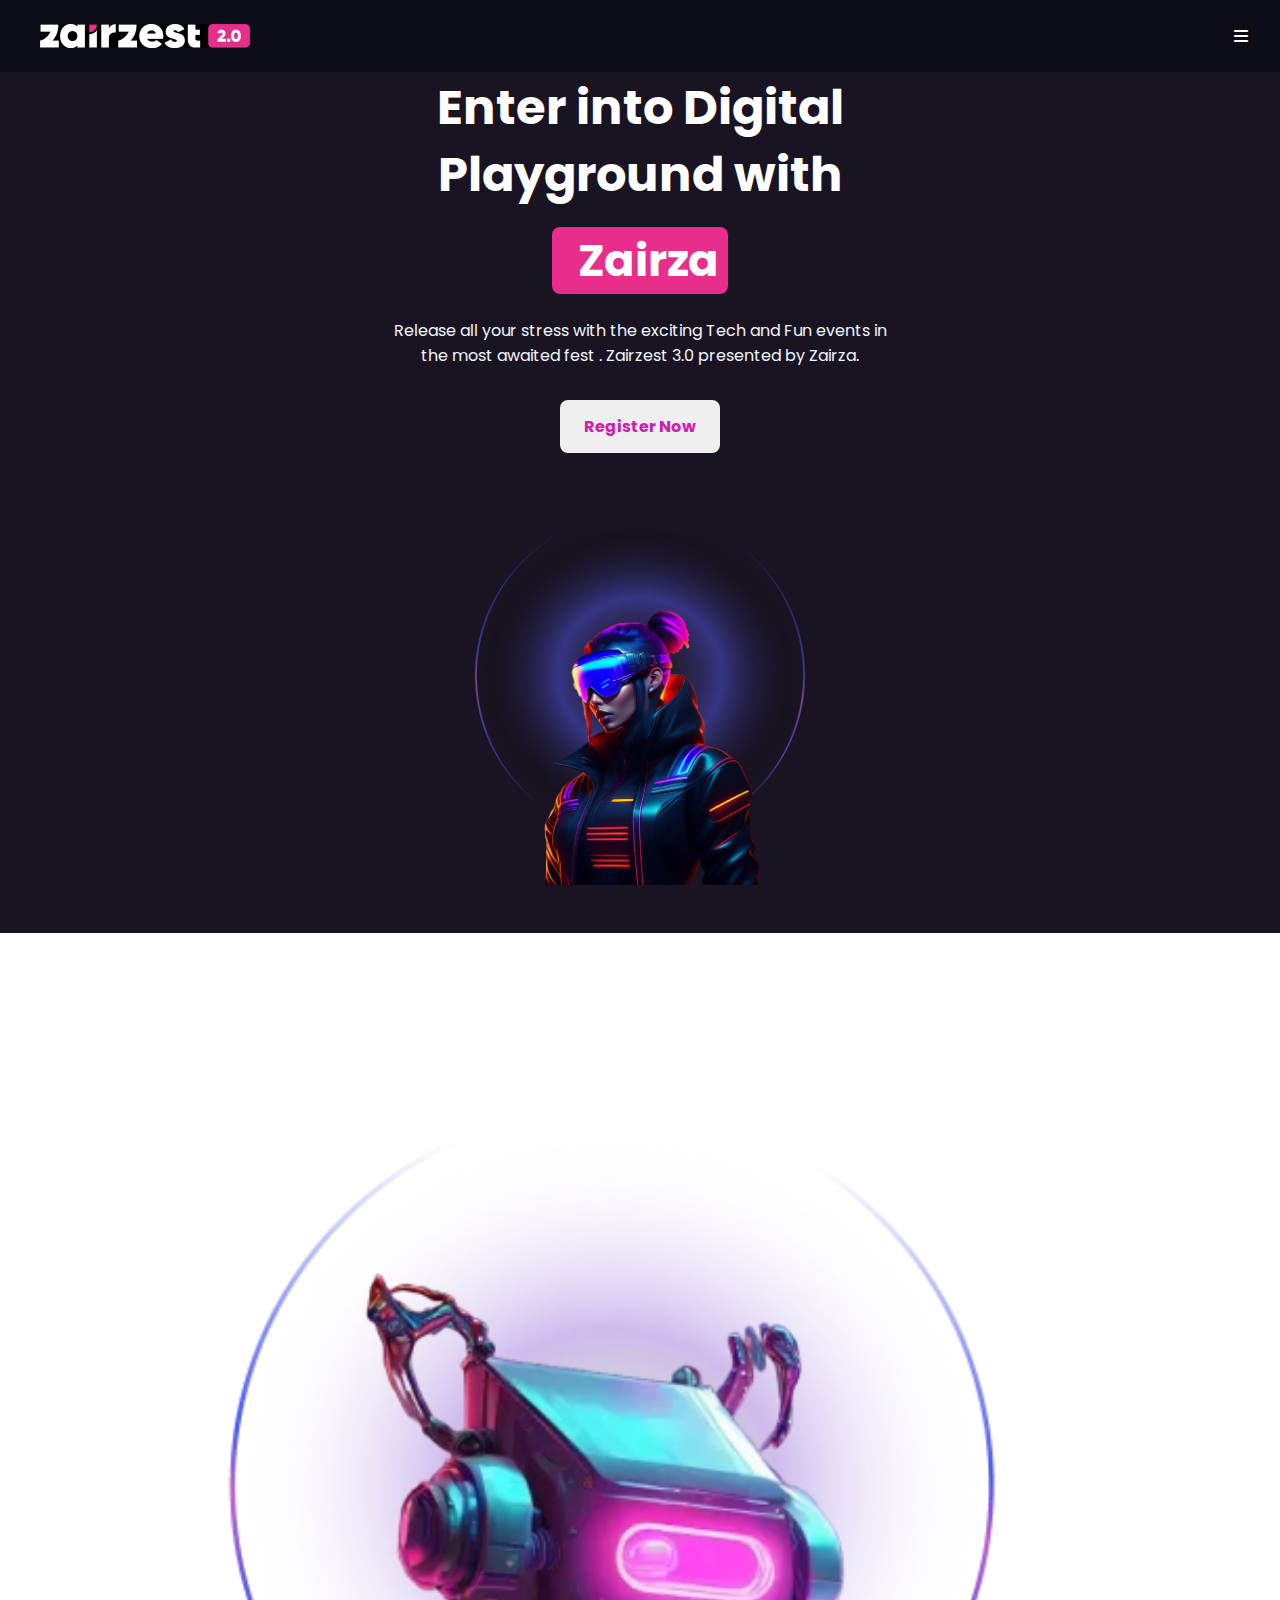
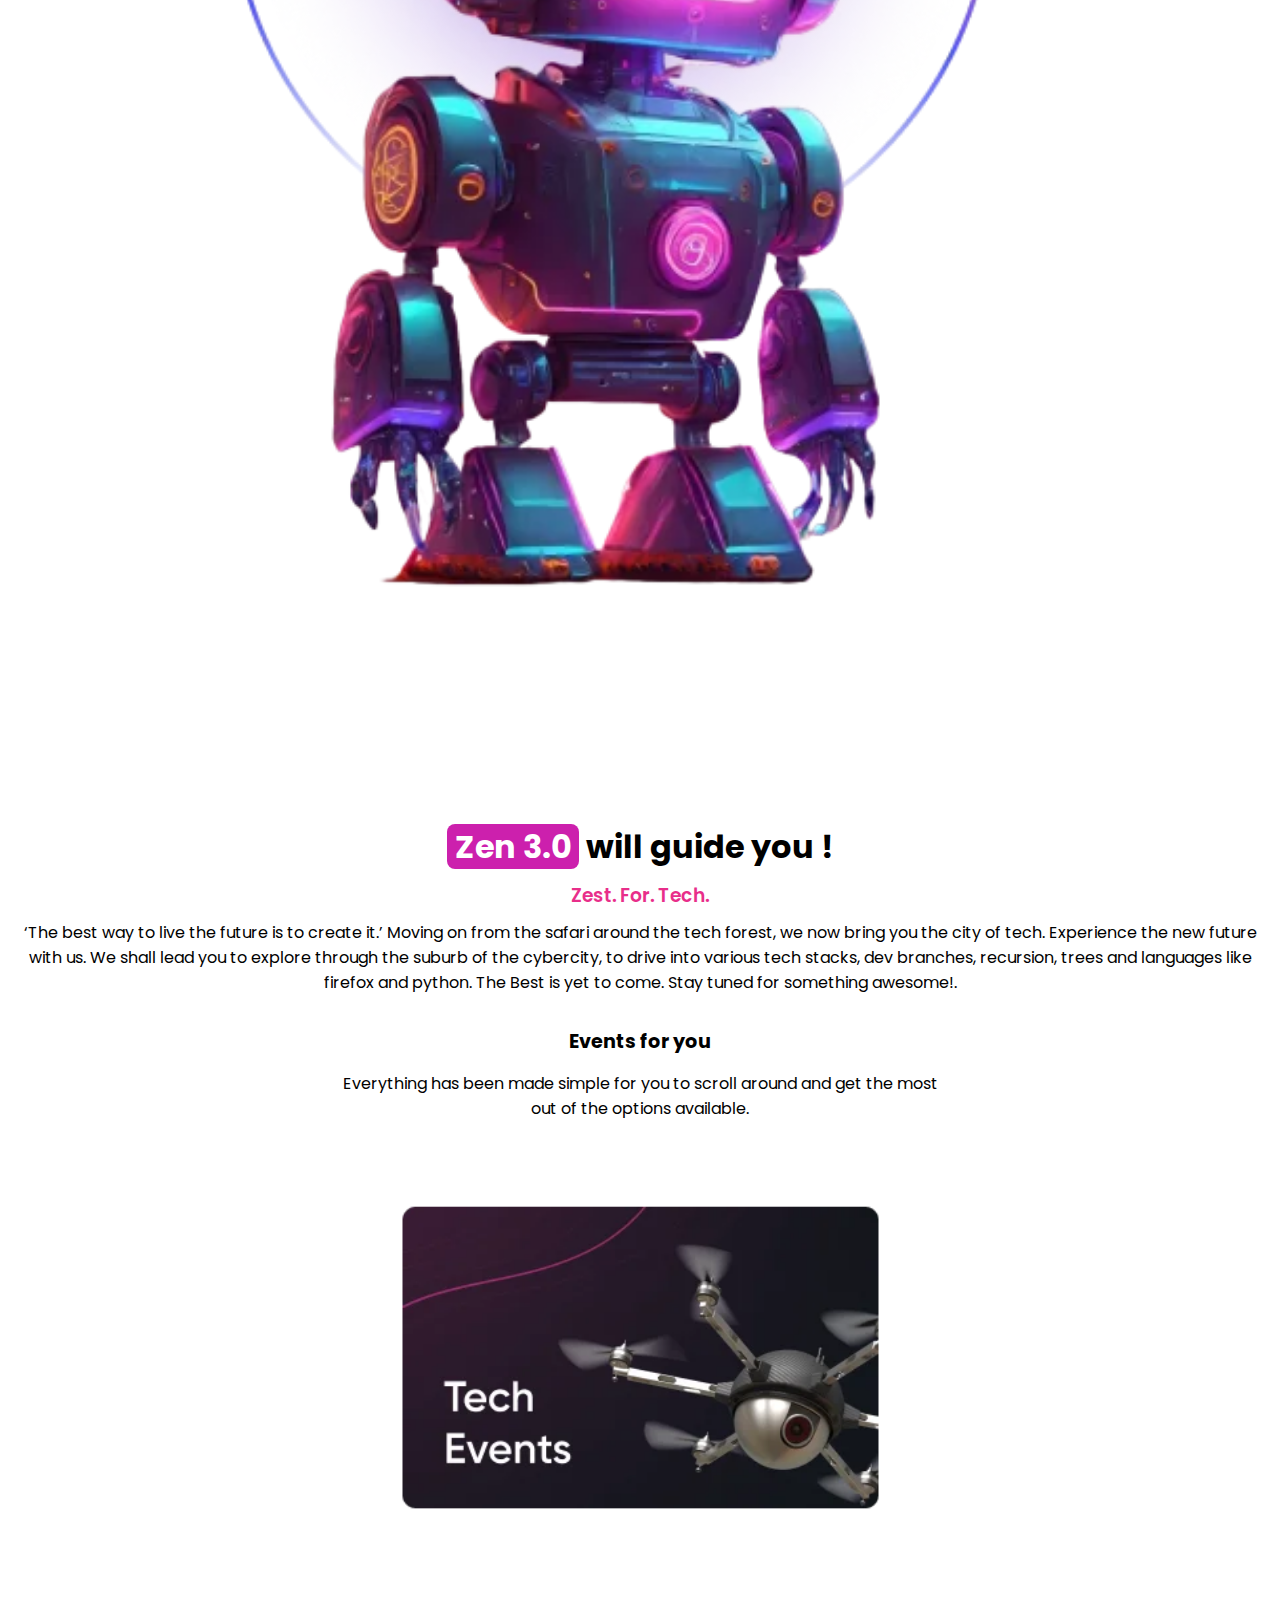
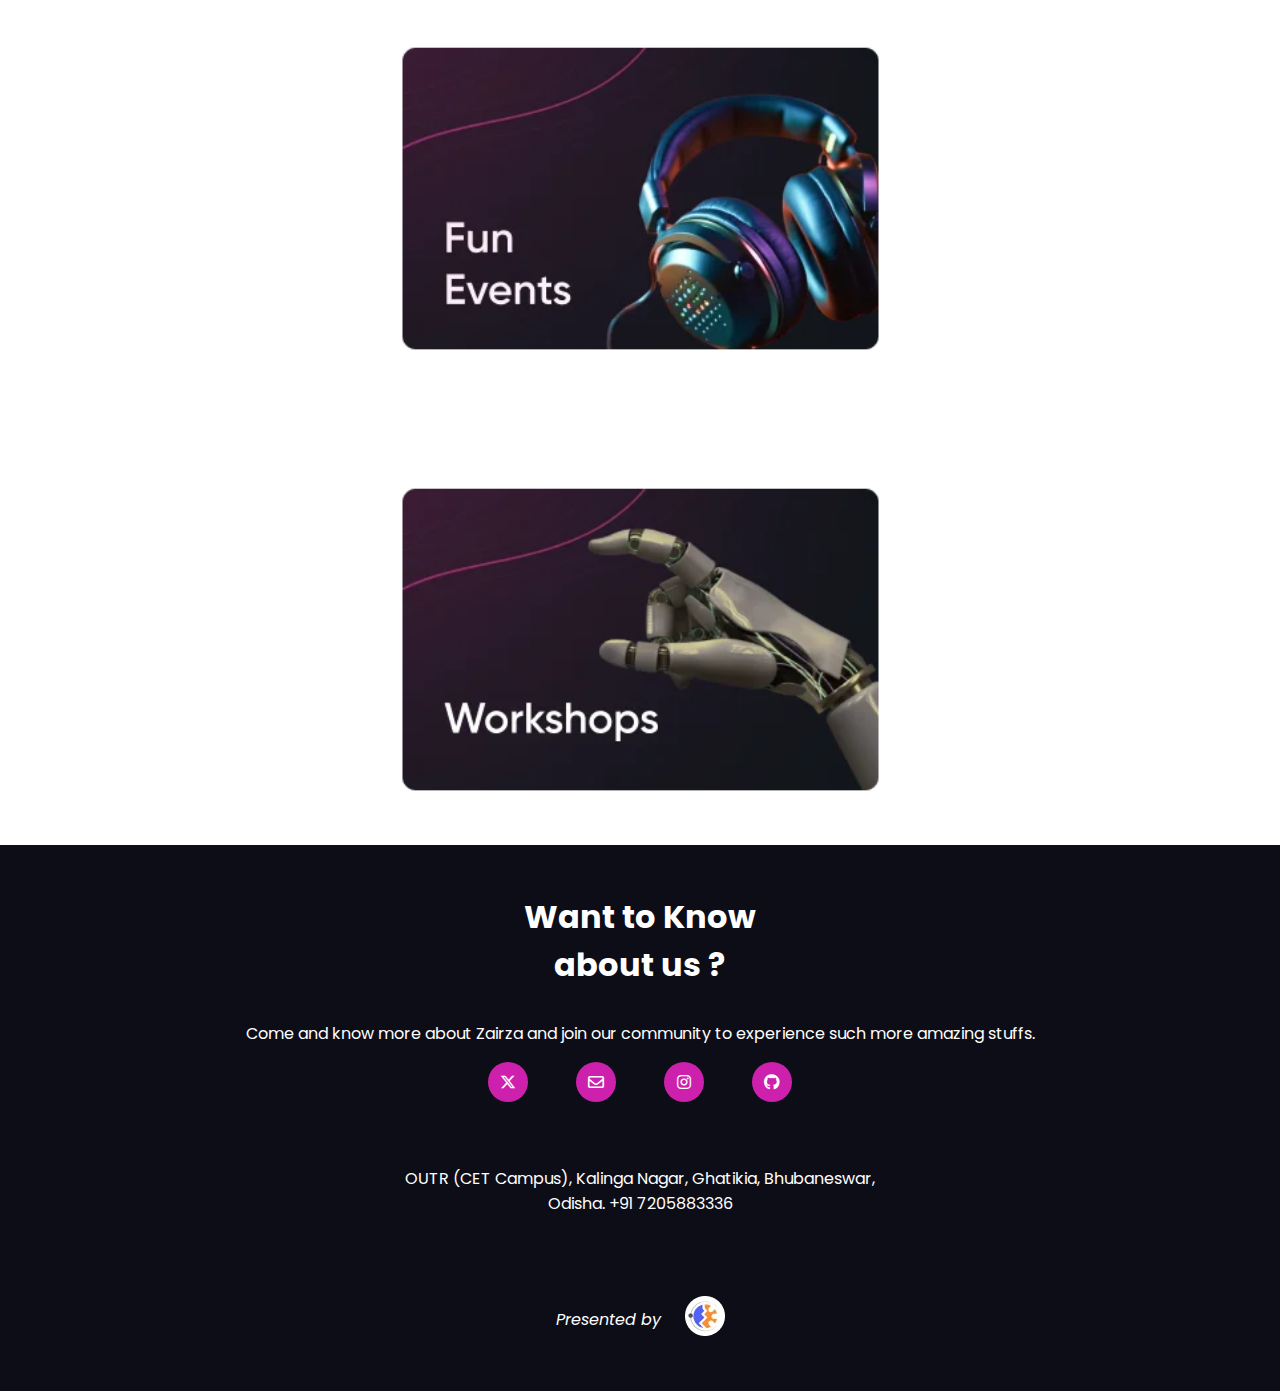
==== commit 2abf24ff: "Add files via upload" ====
--- a/index.html
+++ b/index.html
@@ -24,7 +24,7 @@
         <div>
           <ul class="list">
             <li><a class="hideOnMobile" href="#">About Us</a></li>
-            <li><a class="hideOnMobile" href="#">Register</a></li>
+            <li><a class="hideOnMobile" href="register.html">Register</a></li>
             <li><a class="hideOnMobile" href="Login.html">Sign In</a></li>
             <li class="menu-button" onclick = ShowSidebar()><a href="#"><i class="fa-solid fa-bars"></i></a></li>
           </ul>
@@ -92,7 +92,7 @@
         </div>
       </div>
       <div class="events">
-        <div>
+        <div class="details-text">
           <h1 class="head" style="margin-bottom: 15px">Events for you</h1>
           <p class="para3">
             Everything has been made simple for you to scroll around and get the
--- a/styles.css
+++ b/styles.css
@@ -1,41 +1,40 @@
-@import url('https://fonts.googleapis.com/css2?family=Poppins:ital,wght@0,100;0,200;0,300;0,400;0,500;0,600;0,700;0,800;0,900;1,100;1,200;1,300;1,400;1,500;1,600;1,700;1,800;1,900&display=swap');
-*{
-    margin: 0;
-    padding: 0;
-    font-family: "Poppins", sans-serif;
-}
-.navbar{
-    background-color: rgb(13, 13, 23);
-    display: flex;
-    justify-content: space-between;
-    align-items: center;
-}
-.logo{
-    height: 4.5rem;
-    display: flex;
-    align-items: center;
-}
-.logo-img{
-    height: 1.5rem;
-    width: auto;
-    margin: 1rem;
-    /* margin-left: 2.5rem; */
-    padding: auto;
-}
-.list{
-    display: flex;
-    list-style: none;
-    justify-content: space-between;
-    align-items: center;
-    align-content: flex-start;
-}
-li{
-    margin-right: 2rem;
-}
-a{
-    text-decoration: none;
-    color: white;
-    
+@import url("https://fonts.googleapis.com/css2?family=Poppins:ital,wght@0,100;0,200;0,300;0,400;0,500;0,600;0,700;0,800;0,900;1,100;1,200;1,300;1,400;1,500;1,600;1,700;1,800;1,900&display=swap");
+* {
+  margin: 0;
+  padding: 0;
+  font-family: "Poppins", sans-serif;
+}
+.navbar {
+  background-color: rgb(13, 13, 23);
+  display: flex;
+  justify-content: space-between;
+  align-items: center;
+  width: 100%;
+}
+.logo {
+  height: 4.5rem;
+  display: flex;
+  align-items: center;
+}
+.logo-img {
+  height: 1.5rem;
+  width: auto;
+  margin: 1rem;
+  margin-left: 2.5rem;
+  padding: auto;
+}
+.list {
+  display: flex;
+  list-style: none;
+  justify-content: space-between;
+  align-items: center;
+}
+li {
+  margin-right: 2rem;
+}
+a {
+  text-decoration: none;
+  color: white;
 }
 .sidelist{
     position:fixed;
@@ -63,332 +62,356 @@
 .menu-button{
     display: none;
 }
-.hero{
-    background-image: url(bg.dd66f10accaaca6f8c9e.webp);
-    height: 100vh;
-    background-size: cover;
-    background-position: center;
+.hero {
+  background-image: url(bg.dd66f10accaaca6f8c9e.webp);
+  height: 100vh;
+  background-size: cover;
+  background-position: center;
+  width: 100%;
 }
 .top {
-    display: flex;
-    height: 100vh;
-    justify-content: space-between;
+  display: flex;
+  height: 100vh;
+  justify-content: space-between;
+  max-width: 100%;
 }
 .top .left {
-    align-items: center;
-    display: flex;
-    justify-content: center;
+  align-items: center;
+  display: flex;
+  justify-content: center;
+  margin: auto;
+}
+.top .left .content {
+  color: #fff;
+}
+.content {
+  display: flex;
+  flex-direction: column;
+  justify-content: center;
+}
+
+.heading1,
+.heading2 {
+  font-size: 3rem;
+}
+.top .left .content .left {
+  font-family: Gilroy-bold;
+}
+.top .left .content .zairza {
+  background-color: #e82e8a;
+  border-radius: 0.5rem;
+  font-size: 2.8rem;
+  margin-top: 1rem;
+  padding-left: 1rem;
+  width: 10rem;
+}
+.top .left .content .para1 {
+  color: #f0f8ff;
+  margin-top: 1.5rem;
+}
+.top .left .content .para2 {
+  margin-top: 0rem;
+}
+.top .left .content .btn-rn {
+  border: none;
+  border-radius: 0.5rem;
+  color: #cc20ad;
+  cursor: pointer;
+  font-size: 1rem;
+  font-weight: 700;
+  height: 3.3rem;
+  margin-top: 2rem;
+  width: 10rem;
+}
+.top .left .content .btn-rn:hover {
+  opacity: 0.7;
+}
+.top .right {
+  display: flex;
+  justify-content: center;
+  align-items: center;
+}
+
+.right-img {
+  height: 45rem;
+  width: auto;
+}
+.mid {
+  height: auto;
+  display: flex;
+  justify-content: space-between;
+  align-items: center;
+}
+.auth:hover {
+  color: #cc20ad;
+}
+.mid-right {
+  padding: 10rem;
+}
+.zen {
+  color: #ffffff;
+  background-color: #cc20ad;
+  border-radius: 0.5rem;
+  padding: 0 0.5rem 0 0.5rem;
+}
+
+.events {
+  display: flex;
+  justify-content: center;
+  align-items: center;
+  height: 100vh;
+}
+.details-text{
+    display: flex;
+    justify-content: center;
+    flex-direction: column;
     margin: auto;
-}
-.top .left .content {
-    color: #fff;
-}
-.content{
-    display: flex;
-    flex-direction: column;
-    justify-content: center;
-}
-
-.heading1 , .heading2{
-    font-size: 3rem;
-}
-.top .left .content .left {
-font-family: Gilroy-bold;
-
-}
-.top .left .content .zairza {
-background-color: #e82e8a;
-border-radius: 0.5rem;
-font-size: 2.8rem;
-margin-top: 1rem;
-padding-left: 1rem;
-width: 10rem;
-}
-.top .left .content .para1 {
-color: #f0f8ff;
-margin-top: 1.5rem;
-}
-.top .left .content .para2 {
-margin-top: 0rem;
-}
-.top .left .content .btn-rn {
-border: none;
-border-radius: 0.5rem;
-color: #cc20ad;
-cursor: pointer;
-font-size: 1rem;
-font-weight: 700;
-height: 3.3rem;
-margin-top: 2rem;
-width: 10rem;
-}
-.top .left .content .btn-rn:hover {
-opacity: 0.7;
-}
-.top .right {
-
-display: flex;
-justify-content: center;
-align-items: center;
-}
-
-.right-img{
-    height:37rem;
+    overflow:hidden;
+}
+.head {
+  display: flex;
+  justify-content: center;
+  align-items: center;
+  font-size: 3rem;
+}
+.para3 {
+  display: flex;
+  justify-content: center;
+  align-items: center;
+  font-size: 1rem;
+}
+.para4 {
+  display: flex;
+  justify-content: center;
+  align-items: center;
+  margin-bottom: 3rem;
+}
+.img-bottom {
+  display: flex;
+  justify-content: center;
+  flex-wrap: wrap;
+  gap: 4rem;
+  /* height: 24rem; */
+  width: auto;
+}
+.robot {
+  display: flex;
+  justify-content: center;
+}
+.bottom {
+  transition: all 0.3s ease;
+  height: auto;
+}
+
+.bottom:hover {
+  transform: scale(0.9);
+  transition: transform 0.3s ease;
+}
+.footer {
+  background: rgb(13, 13, 23);
+  color: white;
+  height: auto;
+  padding: 5rem;
+}
+.wfoot {
+  font-size: 2rem;
+  padding: 1rem;
+}
+.midfoottext {
+  /* padding: 1rem; */
+  margin-right: 4rem;
+  padding: 1rem;
+}
+.midfooter {
+  display: flex;
+  justify-content: space-between;
+}
+.midicon {
+  display: flex;
+  justify-content: space-between;
+  gap: 3rem;
+}
+.midfooticons {
+  background-color: #cc20ad;
+  border-radius: 50%;
+  height: 2.5rem;
+  width: 2.5rem;
+  align-items: center;
+  display: flex;
+  justify-content: center;
+}
+.bottomfoot-text {
+  margin: 3rem 0 5rem 0;
+}
+.bottom-footer {
+  align-items: center;
+  display: flex;
+  justify-content: space-between;
+  padding: 1rem;
+  margin: 0;
+}
+.bottomfooticon {
+  display: flex;
+  gap: 1.5rem;
+  justify-content: center;
+  align-items: center;
+}
+@media (max-width: 1280px) {
+    .details-text{
+        padding: 1rem;
+    }
+  nav {
+    display: flex;
+    flex-direction: column;
+  }
+  .list {
+    display: flex;
+    flex-direction: column;
+  }
+  .top {
+    display: flex;
+    flex-direction: column;
+    background: #1a1321;
+    height: auto;
+    width: 100%;
+  }
+  .left {
+    display: flex;
+    flex-direction: column;
+    justify-content: center;
+  }
+  .mid {
+    display: flex;
+    flex-direction: column;
+    height: auto;
+  }
+  .events {
+    display: flex;
+    flex-direction: column;
+    height: auto;
+  }
+  .img-bottom {
+    display: flex;
+    flex-direction: column;
+    height: auto;
+  }
+  .head{
+    font-size: larger;
+  }
+  .para3 {
+    display: flex;
+    flex-direction: column;
+    justify-content: center;
+    align-items: center;
+    text-align: center;
+  }
+  .para4 {
+    display: flex;
+    flex-direction: column;
+  }
+  .bottom {
+    height: auto;
+    transform: scale(0.8);
+    width: 100%;
+  }
+  .right {
+    display: flex;
+    flex-direction: column;
+    align-items: center;
+    justify-content: center;
+    transform: scale(0.8);
+  }
+  .right-img {
     width: auto;
-}
-.mid{
-    height: auto;
-    display: flex;
-    justify-content: space-between;
-    align-items: center;
-
-}
-.auth:hover{
-    color: #cc20ad;
-}
-.hideOnMobile:hover{
-    color: #cc20ad;
-}
-.menu-button:hover{
-    color: #cc20ad;
-}
-.list:hover{
-    color: #cc20ad;
-}
-.mid-right{
-    padding: 10rem;
-}
-.zen{
-    color: #ffffff;
-    background-color: #cc20ad;
-    border-radius: 0.5rem;
-    padding:0 0.5rem 0 0.5rem;
-}
-
-.events{
-    display: flex;
-    justify-content: center;
-    align-items: center;
-    height: 100vh;
-}
-.head{
-    display: flex;
-    justify-content: center;
-    align-items: center;
-    font-size:3rem;
-}
-.para3{
-    display: flex;
-    justify-content: center;
-    align-items: center;
-    font-size:1rem;
-}
-.para4{
-    display: flex;
-    justify-content: center;
-    align-items: center;
-    margin-bottom: 3rem;
-}
-.img-bottom{
-    display: flex;
-    justify-content: space-between;
-    gap:4rem;
-    /* height: 24rem; */
-    width: auto;
-}
-.bottom{
-    transition: all 0.3s ease;
-    height: auto;
-}
-
-.bottom:hover{
-    transform:scale(0.9);
-    transition: transform 0.3s ease;
-}
-.footer{
-    background:rgb(13, 13, 23);
-    color: white;
-    height: auto;
-    padding: 5rem;
-}
-.wfoot{
-    font-size: 2rem;
+    height: 30rem;
+    max-width: 100%;
+    overflow: hidden;
+  }
+  .mid-right {
     padding: 1rem;
-}
-.midfoottext{
-    /* padding: 1rem; */
-    margin-right: 4rem;
-    padding: 1rem;
-}
-.midfooter{
-    display: flex;
-    justify-content: space-between;
-}
-.midicon{
-    display: flex;
-    justify-content: space-between;
-    gap: 3rem;
-}
-.midfooticons{
-    background-color: #cc20ad;
-    border-radius: 50%;
-    height: 2.5rem;
-    width: 2.5rem;
-    align-items: center;
-    display: flex;
-    justify-content: center;
-}
-.bottomfoot-text{
-    margin: 3rem 0 5rem 0;
-}
-.bottom-footer {
-    align-items: center;
-    display: flex;
-    justify-content: space-between;
-    padding: 1rem;
-    margin: 0;
-}
-.bottomfooticon{
-    display: flex;
-    gap: 1.5rem;
-    justify-content: center;
-    align-items: center;
-}
-@media (max-width:800px) {
-    nav{
-        display: flex;
-        flex-direction: column;
-    }
-    .list{
-        display: flex;
-        flex-direction: column;
-    }
-    .top{
-        display: flex;
-        flex-direction: column;
-        background: #1a1321;
-        height: auto;
-    }
-    .left{
-        display: flex;
-        flex-direction: column;
-        justify-content: center;
-    }
-    .mid{
-        display: flex;
-        flex-direction: column;
-        height: auto;
-    }
-    .events{
-        display: flex;
-        flex-direction: column;
-        height: auto;
-    }
-    .img-bottom{
-        display: flex;
-        flex-direction: column;
-        height: auto;
-    }
-    
-    
-    .para3{
-        display: flex;
-        flex-direction: column;
-        justify-content: center;
-        align-items: center;
-        text-align: center;
-    }
-    .para4{
-        display: flex;
-        flex-direction: column;
-    }
-    .bottom{
-        height: auto;
-        transform: scale(0.8)
-        
-    }
-    .right{
-        display: flex;
-        flex-direction: column;
-        align-items: center;
-        justify-content: center ;
-        transform: scale(0.8);
-    }
-    .right-img{
-
-        width:auto;
-        height: 30rem;
-    }
-    .mid-right{
-        padding:1rem;
-    }
-    .footer{
-        padding: 2rem;
-        display: flex;
-        flex-direction: column;
-
-    }
-    .top-footer{
-        display: flex;
-        flex-direction: column;
-        justify-content: center;
-        align-items: center;
-    }
-    .midfooter{
-        display: flex;
-        flex-direction: column;
-        justify-content: center;
-        align-items: center;
-    }
-    p{
-        display: flex;
-        flex-direction: column;
-        justify-content: center;
-        align-items: center;
-    }
-    .midfoottext{
-        display: flex;
-        flex-direction: column;
-        justify-content: center;
-        align-items: center;
-        text-align: center;
-        margin:auto
-    }
-    .bottom-footer{
-        display: flex;
-        flex-direction: column;
-        justify-content: center;
-        align-items: center;
-        text-align: center;
-    }
-    .content{
-        display: flex;
-        justify-content: center ;
-        align-items: center;
-        text-align: center;
-        padding: 2rem;
-    }
-    .register{
-        display: flex;
-        justify-content: center;
-    }
-    .mid-right{
-        display: flex;
-        flex-direction: column;
-        justify-content: center;
-        align-items: center;
-        text-align: center;
-    }
-    .top-footer{
-        text-align: center;
-    }
-    .img-left{
-        width: auto;
-        transform: scale(0.8);
-    }
-    .hideOnMobile{
-        display: none;
-    }
+  }
+  .footer {
+    padding: 2rem;
+    display: flex;
+    flex-direction: column;
+   
+  }
+  .top-footer {
+    display: flex;
+    flex-direction: column;
+    justify-content: center;
+    align-items: center;
+  }
+  .midfooter {
+    display: flex;
+    flex-direction: column;
+    justify-content: center;
+    align-items: center;
+  }
+  p {
+    display: flex;
+    flex-direction: column;
+    justify-content: center;
+    align-items: center;
+  }
+  .midfoottext {
+    display: flex;
+    flex-direction: column;
+    justify-content: center;
+    align-items: center;
+    text-align: center;
+    margin: auto;
+  }
+  .bottom-footer {
+    display: flex;
+    flex-direction: column;
+    justify-content: center;
+    align-items: center;
+    text-align: center;
+  }
+  .content {
+    display: flex;
+    justify-content: center;
+    align-items: center;
+    text-align: center;
+
+    width: 100%;
+  }
+  .register {
+    display: flex;
+    justify-content: center;
+  }
+  .mid-right {
+    display: flex;
+    flex-direction: column;
+    justify-content: center;
+    align-items: center;
+    text-align: center;
+  }
+  .top-footer {
+    text-align: center;
+  }
+  .img-left {
+    width: 100%;
+    display: flex;
+    justify-content: center;
+    transform: scale(0.8);
+  }
+  .img-left .robot {
+    width: 100%;
+    height: auto;
+    overflow: hidden;
+    max-width: 100%;
+  }
+  .hero {
+    background-image: none;
+  }
+  .left{
+    margin-top: 3rem;
+  }
+  .hideOnMobile{
+    display: none;
+}
     .menu-button{
         display: block;
     }
@@ -400,10 +423,15 @@
         flex-wrap: wrap;
         flex-direction: row;
     }
-
-
-    
-
+}
+@media (max-width: 1300px) {
+  .img-bottom {
+    display: flex;
+    flex-direction: column;
+  }
+  .events {
+    height: auto;
+  }
 }
 @media (max-width:800px) {
     .img-bottom
@@ -425,9 +453,3 @@
         display: block;
     }
 }
-   
-
-   
-
-
-
